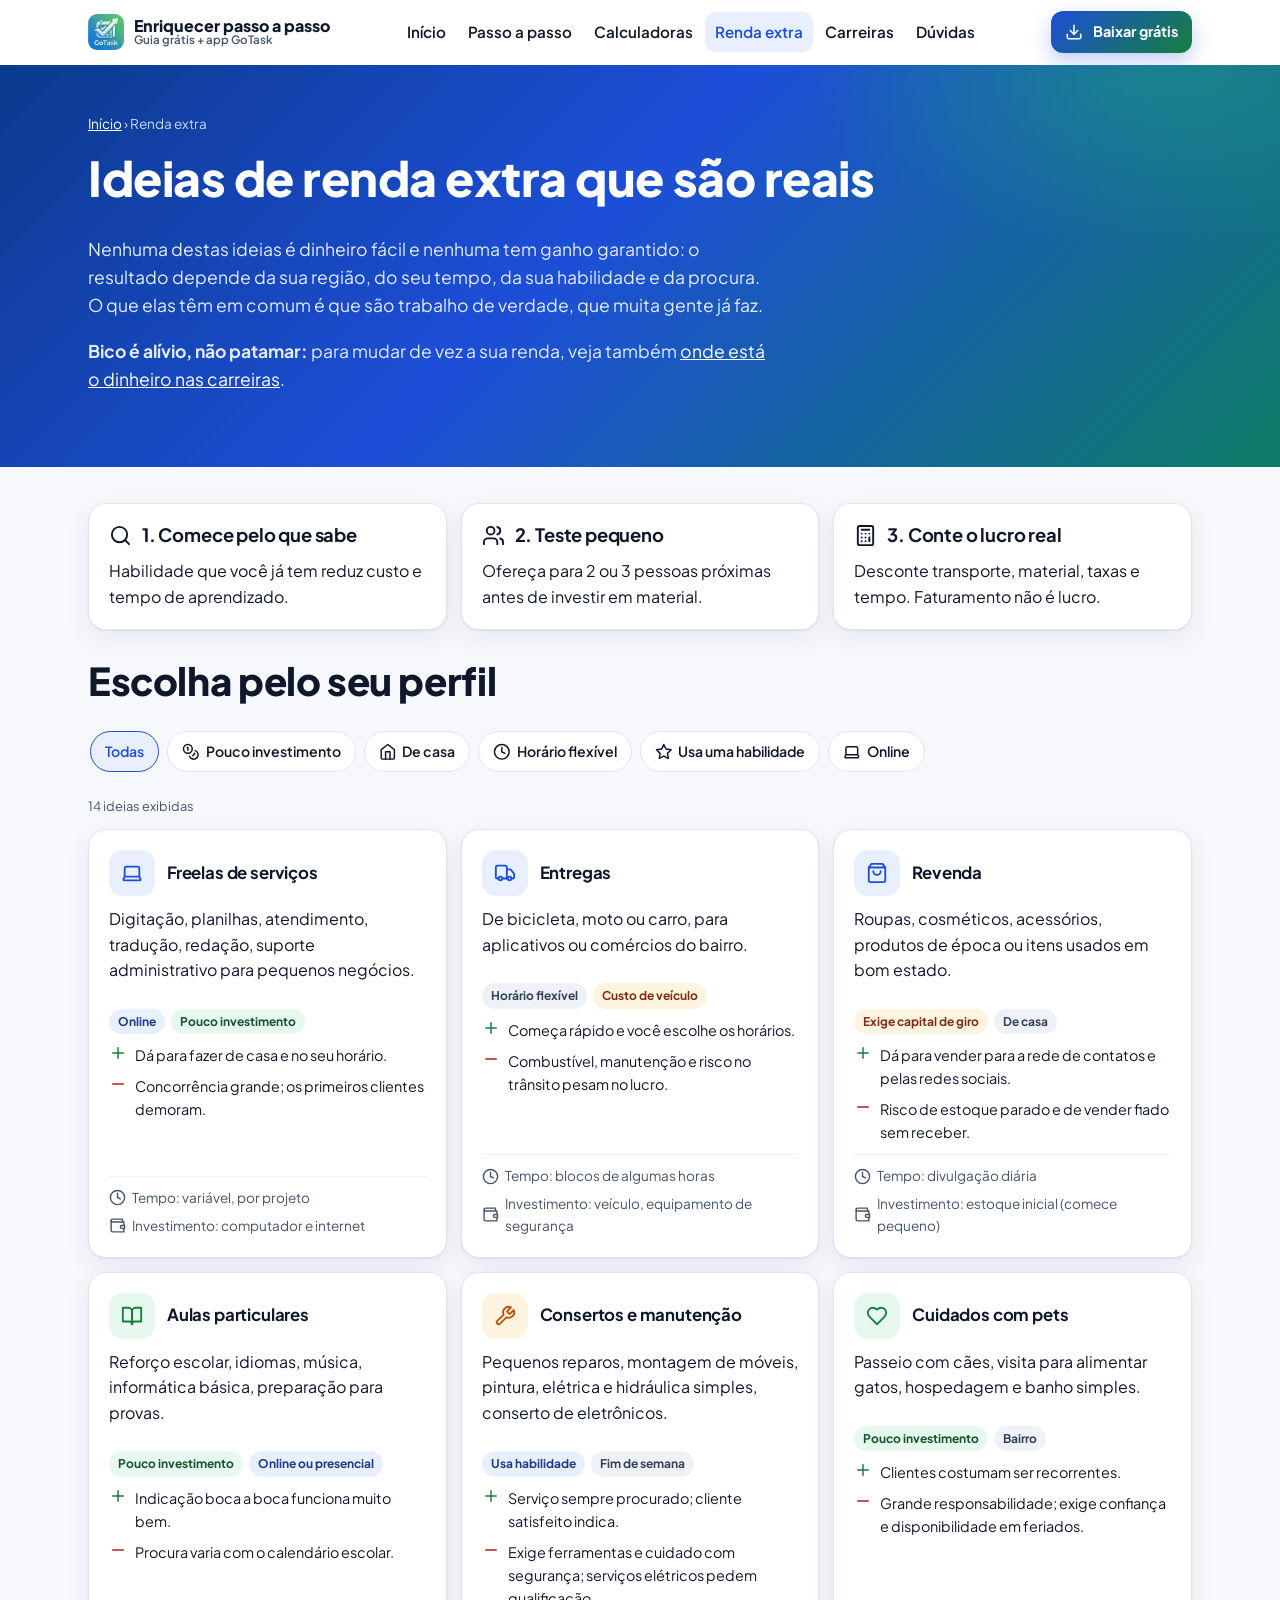
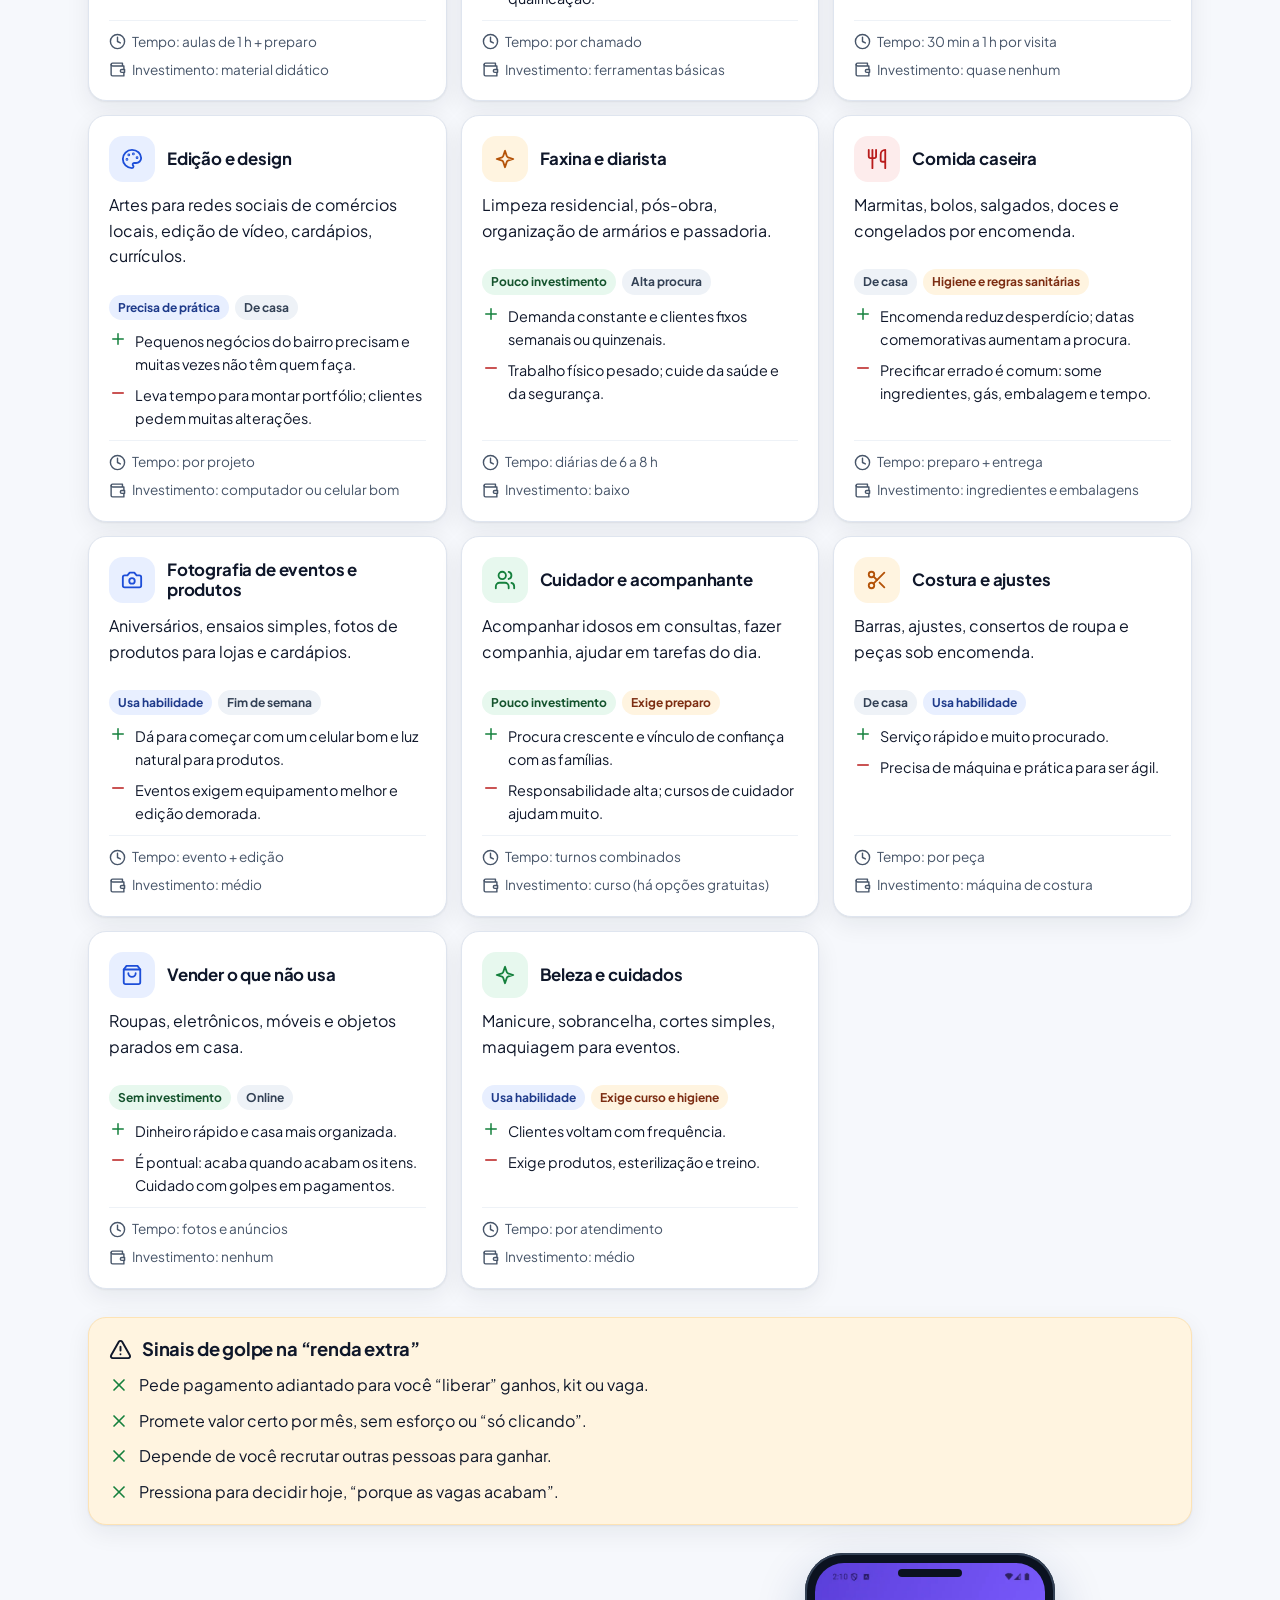
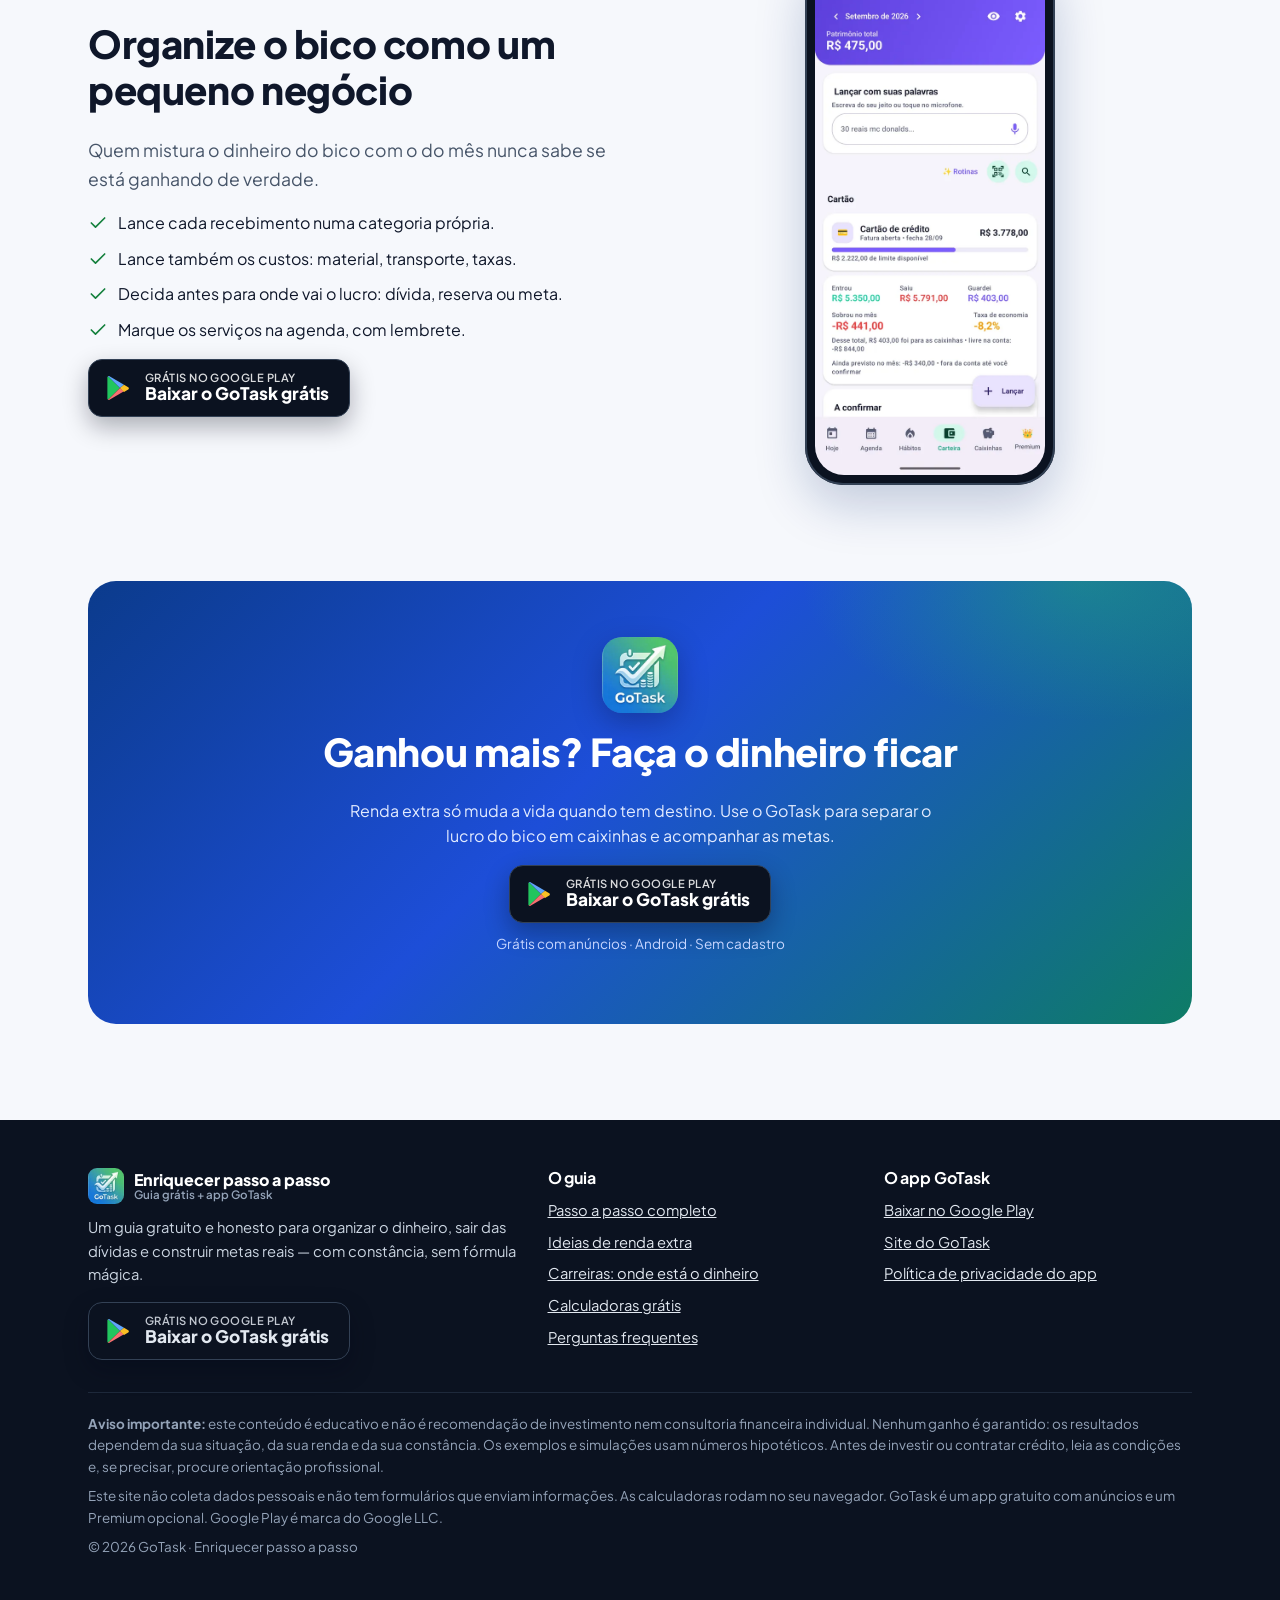
==== bicos.html @ 4793333d "Site inicial: guia Enriquecer de Graça Co-Authored-By: Claude Opus 5.5 <noreply@anthropic.com>" ====
<!doctype html>
<html lang="pt-BR" class="sem-js">
<head>
<meta charset="utf-8">
<meta name="viewport" content="width=device-width, initial-scale=1, viewport-fit=cover">
<!-- GOOGLE_ADS_TAG -->
<meta name="theme-color" content="#0b3b8c">
<meta name="robots" content="index, follow">
<link rel="icon" href="img/favicon-48.png" sizes="48x48" type="image/png">
<link rel="apple-touch-icon" href="img/apple-touch-icon.png">
<link rel="preconnect" href="https://fonts.googleapis.com">
<link rel="preconnect" href="https://fonts.gstatic.com" crossorigin>
<link href="https://fonts.googleapis.com/css2?family=Plus+Jakarta+Sans:wght@400;600;700;800&amp;display=swap" rel="stylesheet">
<link rel="stylesheet" href="css/estilo.css">
<title>Ideias de renda extra realistas: bicos com prós e contras | Guia grátis</title>
<meta name="description" content="Lista honesta de ideias de renda extra: serviços, entregas, revenda, aulas, consertos, pets, design, faxina, comida caseira e mais — com prós, contras e quanto tempo exigem.">
<link rel="canonical" href="https://enriquecerdegraca.com.br/bicos.html">
<meta property="og:type" content="article">
<meta property="og:locale" content="pt_BR">
<meta property="og:site_name" content="Enriquecer passo a passo">
<meta property="og:title" content="Ideias de renda extra realistas, com prós e contras">
<meta property="og:description" content="Sem promessa de dinheiro fácil: bicos reais, o tempo que exigem e como começar.">
<meta property="og:url" content="https://enriquecerdegraca.com.br/bicos.html">
<meta property="og:image" content="https://enriquecerdegraca.com.br/img/og-enriquecer.jpg">
<meta property="og:image:width" content="1200">
<meta property="og:image:height" content="630">
<meta name="twitter:card" content="summary_large_image">
<script type="application/ld+json">
{
  "@context": "https://schema.org",
  "@type": "Article",
  "headline": "Ideias de renda extra realistas, com prós e contras",
  "inLanguage": "pt-BR",
  "image": "https://enriquecerdegraca.com.br/img/og-enriquecer.jpg",
  "datePublished": "2026-10-14",
  "dateModified": "2026-10-14",
  "author": { "@type": "Organization", "name": "LH Apps" },
  "publisher": { "@type": "Organization", "name": "LH Apps", "logo": { "@type": "ImageObject", "url": "https://enriquecerdegraca.com.br/img/apple-touch-icon.png" } },
  "mainEntityOfPage": "https://enriquecerdegraca.com.br/bicos.html"
}
</script>
</head>
<body>
<a class="pular" href="#conteudo">Pular para o conteúdo</a>
<div class="progresso-leitura" aria-hidden="true"></div>
<header class="topo">
  <div class="wrap">
    <a class="marca" href="index.html"><img src="img/gotask-96.webp" width="36" height="36" alt=""><span>Enriquecer passo a passo<small>Guia grátis + app GoTask</small></span></a>
    <nav class="menu" aria-label="Principal"><a href="index.html">Início</a><a href="passo-a-passo.html">Passo a passo</a><a href="index.html#ferramentas">Calculadoras</a><a href="bicos.html" aria-current="page">Renda extra</a><a href="carreiras.html">Carreiras</a><a href="index.html#duvidas">Dúvidas</a></nav>
    <div class="topo-acoes">
      <a class="btn btn-primario btn-peq btn-topo" href="https://play.google.com/store/apps/details?id=com.lhapps.gotask" data-origem="topo" rel="noopener"><i data-i="download"></i>Baixar grátis</a>
      <button class="btn-menu" type="button" aria-expanded="false" aria-controls="gaveta" aria-label="Abrir menu"><i data-i="menu"></i></button>
    </div>
  </div>
</header>
<nav class="gaveta" id="gaveta" aria-label="Menu do celular"><a href="index.html"><i data-i="home"></i>Início</a><a href="passo-a-passo.html"><i data-i="list"></i>Passo a passo</a><a href="index.html#ferramentas"><i data-i="calculator"></i>Calculadoras</a><a href="bicos.html" aria-current="page"><i data-i="coins"></i>Renda extra</a><a href="carreiras.html"><i data-i="cap"></i>Carreiras</a><a href="index.html#duvidas"><i data-i="message"></i>Dúvidas</a><a class="btn btn-primario " href="https://play.google.com/store/apps/details?id=com.lhapps.gotask" data-origem="menu_celular" rel="noopener"><i data-i="download"></i>Baixar o GoTask grátis</a></nav>

<main id="conteudo">
<section class="cab-pagina">
  <div class="wrap">
    <p class="migalha"><a href="index.html">Início</a> › Renda extra</p>
    <h1>Ideias de renda extra que são reais</h1>
    <p class="lead">Nenhuma destas ideias é dinheiro fácil e nenhuma tem ganho garantido: o resultado depende da sua região, do seu tempo, da sua habilidade e da procura. O que elas têm em comum é que são trabalho de verdade, que muita gente já faz.</p>
    <p class="lead"><b>Bico é alívio, não patamar:</b> para mudar de vez a sua renda, veja também <a href="carreiras.html" style="color:#fff">onde está o dinheiro nas carreiras</a>.</p>
  </div>
</section>

<section class="secao" style="padding-top:36px">
  <div class="wrap">
    <div class="grade g3" style="margin-bottom:28px">
      <div class="card revela"><h3><i data-i="search"></i> 1. Comece pelo que sabe</h3><p>Habilidade que você já tem reduz custo e tempo de aprendizado.</p></div>
      <div class="card revela d1"><h3><i data-i="users"></i> 2. Teste pequeno</h3><p>Ofereça para 2 ou 3 pessoas próximas antes de investir em material.</p></div>
      <div class="card revela d2"><h3><i data-i="calculator"></i> 3. Conte o lucro real</h3><p>Desconte transporte, material, taxas e tempo. Faturamento não é lucro.</p></div>
    </div>

    <h2 class="revela">Escolha pelo seu perfil</h2>
    <div class="filtros" data-filtros role="group" aria-label="Filtrar ideias">
      <button class="preset" type="button" data-f="todos" aria-pressed="true">Todas</button>
      <button class="preset" type="button" data-f="pouco" aria-pressed="false"><i data-i="coins"></i>Pouco investimento</button>
      <button class="preset" type="button" data-f="casa" aria-pressed="false"><i data-i="home"></i>De casa</button>
      <button class="preset" type="button" data-f="flex" aria-pressed="false"><i data-i="clock"></i>Horário flexível</button>
      <button class="preset" type="button" data-f="habilidade" aria-pressed="false"><i data-i="star"></i>Usa uma habilidade</button>
      <button class="preset" type="button" data-f="online" aria-pressed="false"><i data-i="laptop"></i>Online</button>
    </div>
    <p class="aviso-mini" role="status"><span data-contagem>14</span> ideias exibidas</p>

    <div class="grade g3">
      <article class="card bico" data-tags="habilidade flex online casa">
        <div class="bico-topo"><span class="ico-box"><i data-i="laptop"></i></span><h3>Freelas de serviços</h3></div>
        <p>Digitação, planilhas, atendimento, tradução, redação, suporte administrativo para pequenos negócios.</p>
        <div class="tags"><span class="tag t-azul">Online</span><span class="tag t-verde">Pouco investimento</span></div>
        <div class="pros-contras"><div class="mais"><i data-i="plus"></i><span>Dá para fazer de casa e no seu horário.</span></div><div class="menos"><i data-i="minus"></i><span>Concorrência grande; os primeiros clientes demoram.</span></div></div>
        <div class="bico-meta"><span><i data-i="clock"></i>Tempo: variável, por projeto</span><span><i data-i="wallet"></i>Investimento: computador e internet</span></div>
      </article>

      <article class="card bico" data-tags="flex">
        <div class="bico-topo"><span class="ico-box"><i data-i="truck"></i></span><h3>Entregas</h3></div>
        <p>De bicicleta, moto ou carro, para aplicativos ou comércios do bairro.</p>
        <div class="tags"><span class="tag">Horário flexível</span><span class="tag t-ambar">Custo de veículo</span></div>
        <div class="pros-contras"><div class="mais"><i data-i="plus"></i><span>Começa rápido e você escolhe os horários.</span></div><div class="menos"><i data-i="minus"></i><span>Combustível, manutenção e risco no trânsito pesam no lucro.</span></div></div>
        <div class="bico-meta"><span><i data-i="clock"></i>Tempo: blocos de algumas horas</span><span><i data-i="wallet"></i>Investimento: veículo, equipamento de segurança</span></div>
      </article>

      <article class="card bico" data-tags="casa">
        <div class="bico-topo"><span class="ico-box"><i data-i="bag"></i></span><h3>Revenda</h3></div>
        <p>Roupas, cosméticos, acessórios, produtos de época ou itens usados em bom estado.</p>
        <div class="tags"><span class="tag t-ambar">Exige capital de giro</span><span class="tag">De casa</span></div>
        <div class="pros-contras"><div class="mais"><i data-i="plus"></i><span>Dá para vender para a rede de contatos e pelas redes sociais.</span></div><div class="menos"><i data-i="minus"></i><span>Risco de estoque parado e de vender fiado sem receber.</span></div></div>
        <div class="bico-meta"><span><i data-i="clock"></i>Tempo: divulgação diária</span><span><i data-i="wallet"></i>Investimento: estoque inicial (comece pequeno)</span></div>
      </article>

      <article class="card bico" data-tags="pouco habilidade flex online casa">
        <div class="bico-topo"><span class="ico-box verde"><i data-i="book"></i></span><h3>Aulas particulares</h3></div>
        <p>Reforço escolar, idiomas, música, informática básica, preparação para provas.</p>
        <div class="tags"><span class="tag t-verde">Pouco investimento</span><span class="tag t-azul">Online ou presencial</span></div>
        <div class="pros-contras"><div class="mais"><i data-i="plus"></i><span>Indicação boca a boca funciona muito bem.</span></div><div class="menos"><i data-i="minus"></i><span>Procura varia com o calendário escolar.</span></div></div>
        <div class="bico-meta"><span><i data-i="clock"></i>Tempo: aulas de 1 h + preparo</span><span><i data-i="wallet"></i>Investimento: material didático</span></div>
      </article>

      <article class="card bico" data-tags="habilidade flex">
        <div class="bico-topo"><span class="ico-box ambar"><i data-i="wrench"></i></span><h3>Consertos e manutenção</h3></div>
        <p>Pequenos reparos, montagem de móveis, pintura, elétrica e hidráulica simples, conserto de eletrônicos.</p>
        <div class="tags"><span class="tag t-azul">Usa habilidade</span><span class="tag">Fim de semana</span></div>
        <div class="pros-contras"><div class="mais"><i data-i="plus"></i><span>Serviço sempre procurado; cliente satisfeito indica.</span></div><div class="menos"><i data-i="minus"></i><span>Exige ferramentas e cuidado com segurança; serviços elétricos pedem qualificação.</span></div></div>
        <div class="bico-meta"><span><i data-i="clock"></i>Tempo: por chamado</span><span><i data-i="wallet"></i>Investimento: ferramentas básicas</span></div>
      </article>

      <article class="card bico" data-tags="pouco flex">
        <div class="bico-topo"><span class="ico-box verde"><i data-i="heart"></i></span><h3>Cuidados com pets</h3></div>
        <p>Passeio com cães, visita para alimentar gatos, hospedagem e banho simples.</p>
        <div class="tags"><span class="tag t-verde">Pouco investimento</span><span class="tag">Bairro</span></div>
        <div class="pros-contras"><div class="mais"><i data-i="plus"></i><span>Clientes costumam ser recorrentes.</span></div><div class="menos"><i data-i="minus"></i><span>Grande responsabilidade; exige confiança e disponibilidade em feriados.</span></div></div>
        <div class="bico-meta"><span><i data-i="clock"></i>Tempo: 30 min a 1 h por visita</span><span><i data-i="wallet"></i>Investimento: quase nenhum</span></div>
      </article>

      <article class="card bico" data-tags="habilidade online casa flex">
        <div class="bico-topo"><span class="ico-box"><i data-i="palette"></i></span><h3>Edição e design</h3></div>
        <p>Artes para redes sociais de comércios locais, edição de vídeo, cardápios, currículos.</p>
        <div class="tags"><span class="tag t-azul">Precisa de prática</span><span class="tag">De casa</span></div>
        <div class="pros-contras"><div class="mais"><i data-i="plus"></i><span>Pequenos negócios do bairro precisam e muitas vezes não têm quem faça.</span></div><div class="menos"><i data-i="minus"></i><span>Leva tempo para montar portfólio; clientes pedem muitas alterações.</span></div></div>
        <div class="bico-meta"><span><i data-i="clock"></i>Tempo: por projeto</span><span><i data-i="wallet"></i>Investimento: computador ou celular bom</span></div>
      </article>

      <article class="card bico" data-tags="pouco flex">
        <div class="bico-topo"><span class="ico-box ambar"><i data-i="sparkles"></i></span><h3>Faxina e diarista</h3></div>
        <p>Limpeza residencial, pós-obra, organização de armários e passadoria.</p>
        <div class="tags"><span class="tag t-verde">Pouco investimento</span><span class="tag">Alta procura</span></div>
        <div class="pros-contras"><div class="mais"><i data-i="plus"></i><span>Demanda constante e clientes fixos semanais ou quinzenais.</span></div><div class="menos"><i data-i="minus"></i><span>Trabalho físico pesado; cuide da saúde e da segurança.</span></div></div>
        <div class="bico-meta"><span><i data-i="clock"></i>Tempo: diárias de 6 a 8 h</span><span><i data-i="wallet"></i>Investimento: baixo</span></div>
      </article>

      <article class="card bico" data-tags="casa habilidade">
        <div class="bico-topo"><span class="ico-box vermelho"><i data-i="utensils"></i></span><h3>Comida caseira</h3></div>
        <p>Marmitas, bolos, salgados, doces e congelados por encomenda.</p>
        <div class="tags"><span class="tag">De casa</span><span class="tag t-ambar">Higiene e regras sanitárias</span></div>
        <div class="pros-contras"><div class="mais"><i data-i="plus"></i><span>Encomenda reduz desperdício; datas comemorativas aumentam a procura.</span></div><div class="menos"><i data-i="minus"></i><span>Precificar errado é comum: some ingredientes, gás, embalagem e tempo.</span></div></div>
        <div class="bico-meta"><span><i data-i="clock"></i>Tempo: preparo + entrega</span><span><i data-i="wallet"></i>Investimento: ingredientes e embalagens</span></div>
      </article>

      <article class="card bico" data-tags="habilidade flex">
        <div class="bico-topo"><span class="ico-box"><i data-i="camera"></i></span><h3>Fotografia de eventos e produtos</h3></div>
        <p>Aniversários, ensaios simples, fotos de produtos para lojas e cardápios.</p>
        <div class="tags"><span class="tag t-azul">Usa habilidade</span><span class="tag">Fim de semana</span></div>
        <div class="pros-contras"><div class="mais"><i data-i="plus"></i><span>Dá para começar com um celular bom e luz natural para produtos.</span></div><div class="menos"><i data-i="minus"></i><span>Eventos exigem equipamento melhor e edição demorada.</span></div></div>
        <div class="bico-meta"><span><i data-i="clock"></i>Tempo: evento + edição</span><span><i data-i="wallet"></i>Investimento: médio</span></div>
      </article>

      <article class="card bico" data-tags="pouco flex">
        <div class="bico-topo"><span class="ico-box verde"><i data-i="users"></i></span><h3>Cuidador e acompanhante</h3></div>
        <p>Acompanhar idosos em consultas, fazer companhia, ajudar em tarefas do dia.</p>
        <div class="tags"><span class="tag t-verde">Pouco investimento</span><span class="tag t-ambar">Exige preparo</span></div>
        <div class="pros-contras"><div class="mais"><i data-i="plus"></i><span>Procura crescente e vínculo de confiança com as famílias.</span></div><div class="menos"><i data-i="minus"></i><span>Responsabilidade alta; cursos de cuidador ajudam muito.</span></div></div>
        <div class="bico-meta"><span><i data-i="clock"></i>Tempo: turnos combinados</span><span><i data-i="wallet"></i>Investimento: curso (há opções gratuitas)</span></div>
      </article>

      <article class="card bico" data-tags="pouco habilidade casa">
        <div class="bico-topo"><span class="ico-box ambar"><i data-i="scissors"></i></span><h3>Costura e ajustes</h3></div>
        <p>Barras, ajustes, consertos de roupa e peças sob encomenda.</p>
        <div class="tags"><span class="tag">De casa</span><span class="tag t-azul">Usa habilidade</span></div>
        <div class="pros-contras"><div class="mais"><i data-i="plus"></i><span>Serviço rápido e muito procurado.</span></div><div class="menos"><i data-i="minus"></i><span>Precisa de máquina e prática para ser ágil.</span></div></div>
        <div class="bico-meta"><span><i data-i="clock"></i>Tempo: por peça</span><span><i data-i="wallet"></i>Investimento: máquina de costura</span></div>
      </article>

      <article class="card bico" data-tags="pouco online casa flex">
        <div class="bico-topo"><span class="ico-box"><i data-i="bag"></i></span><h3>Vender o que não usa</h3></div>
        <p>Roupas, eletrônicos, móveis e objetos parados em casa.</p>
        <div class="tags"><span class="tag t-verde">Sem investimento</span><span class="tag">Online</span></div>
        <div class="pros-contras"><div class="mais"><i data-i="plus"></i><span>Dinheiro rápido e casa mais organizada.</span></div><div class="menos"><i data-i="minus"></i><span>É pontual: acaba quando acabam os itens. Cuidado com golpes em pagamentos.</span></div></div>
        <div class="bico-meta"><span><i data-i="clock"></i>Tempo: fotos e anúncios</span><span><i data-i="wallet"></i>Investimento: nenhum</span></div>
      </article>

      <article class="card bico" data-tags="habilidade flex">
        <div class="bico-topo"><span class="ico-box verde"><i data-i="sparkles"></i></span><h3>Beleza e cuidados</h3></div>
        <p>Manicure, sobrancelha, cortes simples, maquiagem para eventos.</p>
        <div class="tags"><span class="tag t-azul">Usa habilidade</span><span class="tag t-ambar">Exige curso e higiene</span></div>
        <div class="pros-contras"><div class="mais"><i data-i="plus"></i><span>Clientes voltam com frequência.</span></div><div class="menos"><i data-i="minus"></i><span>Exige produtos, esterilização e treino.</span></div></div>
        <div class="bico-meta"><span><i data-i="clock"></i>Tempo: por atendimento</span><span><i data-i="wallet"></i>Investimento: médio</span></div>
      </article>
    </div>
    <p class="vazio" hidden>Nenhuma ideia com esse filtro. Tente outro.</p>

    <div class="card mt revela" style="border-color:#fde3b5;background:var(--ambar-claro)">
      <h3><i data-i="alert"></i> Sinais de golpe na “renda extra”</h3>
      <ul class="lista-check" style="margin:0">
        <li><i data-i="x"></i><span>Pede pagamento adiantado para você “liberar” ganhos, kit ou vaga.</span></li>
        <li><i data-i="x"></i><span>Promete valor certo por mês, sem esforço ou “só clicando”.</span></li>
        <li><i data-i="x"></i><span>Depende de você recrutar outras pessoas para ganhar.</span></li>
        <li><i data-i="x"></i><span>Pressiona para decidir hoje, “porque as vagas acabam”.</span></li>
      </ul>
    </div>

    <div class="duas mt">
      <div class="revela">
        <h2>Organize o bico como um pequeno negócio</h2>
        <p class="lead">Quem mistura o dinheiro do bico com o do mês nunca sabe se está ganhando de verdade.</p>
        <ul class="lista-check">
          <li><i data-i="check"></i><span>Lance cada recebimento numa categoria própria.</span></li>
          <li><i data-i="check"></i><span>Lance também os custos: material, transporte, taxas.</span></li>
          <li><i data-i="check"></i><span>Decida antes para onde vai o lucro: dívida, reserva ou meta.</span></li>
          <li><i data-i="check"></i><span>Marque os serviços na agenda, com lembrete.</span></li>
        </ul>
        <a class="btn-play" href="https://play.google.com/store/apps/details?id=com.lhapps.gotask" data-origem="bicos" rel="noopener"><svg viewBox="0 0 24 24" aria-hidden="true" focusable="false"><path fill="#22c55e" d="M4 2.6 13.6 12 4 21.4c-.3-.2-.5-.6-.5-1V3.6c0-.4.2-.8.5-1z"/><path fill="#60a5fa" d="M4 2.6c.3-.2.8-.2 1.2 0l11.6 6.8-3.2 2.6z"/><path fill="#f87171" d="m13.6 12 3.2 2.6-11.6 6.8c-.4.2-.9.2-1.2 0z"/><path fill="#fbbf24" d="m16.8 9.4 3.4 2c.7.4.7 1.4 0 1.8l-3.4 2L13.6 12z"/></svg><span><small>Grátis no Google Play</small><strong>Baixar o GoTask grátis</strong></span></a>
      </div>
      <div class="revela d1"><div class="celular" style="width:250px;margin:0 auto"><img src="img/app-carteira.webp" width="540" height="1200" loading="lazy" decoding="async" alt="Tela Carteira do GoTask com entradas, saídas e cartão de crédito"></div></div>
    </div>
  </div>
</section>

<section class="secao" style="padding-top:0">
  <div class="wrap">
    <div class="cta-final revela">
      <img class="icone-app" src="img/gotask-192.webp" width="76" height="76" alt="Ícone do app GoTask" loading="lazy">
      <h2>Ganhou mais? Faça o dinheiro ficar</h2>
      <p>Renda extra só muda a vida quando tem destino. Use o GoTask para separar o lucro do bico em caixinhas e acompanhar as metas.</p>
      <div class="cta-linha"><a class="btn-play" href="https://play.google.com/store/apps/details?id=com.lhapps.gotask" data-origem="bicos_final" rel="noopener"><svg viewBox="0 0 24 24" aria-hidden="true" focusable="false"><path fill="#22c55e" d="M4 2.6 13.6 12 4 21.4c-.3-.2-.5-.6-.5-1V3.6c0-.4.2-.8.5-1z"/><path fill="#60a5fa" d="M4 2.6c.3-.2.8-.2 1.2 0l11.6 6.8-3.2 2.6z"/><path fill="#f87171" d="m13.6 12 3.2 2.6-11.6 6.8c-.4.2-.9.2-1.2 0z"/><path fill="#fbbf24" d="m16.8 9.4 3.4 2c.7.4.7 1.4 0 1.8l-3.4 2L13.6 12z"/></svg><span><small>Grátis no Google Play</small><strong>Baixar o GoTask grátis</strong></span></a></div>
      <p class="cta-nota" style="color:#c7d6ff">Grátis com anúncios · Android · Sem cadastro</p>
    </div>
  </div>
</section>
</main>
<div class="cta-fixo" aria-hidden="false">
  <img src="img/gotask-96.webp" width="40" height="40" alt="">
  <div class="txt"><b>GoTask: Controle Financeiro</b><span>Grátis para Android</span></div>
  <a class="btn btn-primario " href="https://play.google.com/store/apps/details?id=com.lhapps.gotask" data-origem="barra_fixa" rel="noopener"><i data-i="download"></i>Baixar</a>
</div>
<footer class="rodape">
  <div class="wrap">
    <div class="rodape-grade">
      <div>
        <a class="marca" href="index.html"><img src="img/gotask-96.webp" width="36" height="36" alt=""><span>Enriquecer passo a passo<small>Guia grátis + app GoTask</small></span></a>
        <p>Um guia gratuito e honesto para organizar o dinheiro, sair das dívidas e construir metas reais — com constância, sem fórmula mágica.</p>
        <a class="btn-play" href="https://play.google.com/store/apps/details?id=com.lhapps.gotask" data-origem="rodape" rel="noopener"><svg viewBox="0 0 24 24" aria-hidden="true" focusable="false"><path fill="#22c55e" d="M4 2.6 13.6 12 4 21.4c-.3-.2-.5-.6-.5-1V3.6c0-.4.2-.8.5-1z"/><path fill="#60a5fa" d="M4 2.6c.3-.2.8-.2 1.2 0l11.6 6.8-3.2 2.6z"/><path fill="#f87171" d="m13.6 12 3.2 2.6-11.6 6.8c-.4.2-.9.2-1.2 0z"/><path fill="#fbbf24" d="m16.8 9.4 3.4 2c.7.4.7 1.4 0 1.8l-3.4 2L13.6 12z"/></svg><span><small>Grátis no Google Play</small><strong>Baixar o GoTask grátis</strong></span></a>
      </div>
      <div>
        <h4>O guia</h4>
        <ul>
          <li><a href="passo-a-passo.html">Passo a passo completo</a></li>
          <li><a href="bicos.html">Ideias de renda extra</a></li>
          <li><a href="carreiras.html">Carreiras: onde está o dinheiro</a></li>
          <li><a href="index.html#ferramentas">Calculadoras grátis</a></li>
          <li><a href="index.html#duvidas">Perguntas frequentes</a></li>
        </ul>
      </div>
      <div>
        <h4>O app GoTask</h4>
        <ul>
          <li><a href="https://play.google.com/store/apps/details?id=com.lhapps.gotask" data-origem="rodape_link" rel="noopener">Baixar no Google Play</a></li>
          <li><a href="https://leonardo179.github.io/gotask/">Site do GoTask</a></li>
          <li><a href="https://leonardo179.github.io/gotask/privacidade.html">Política de privacidade do app</a></li>
        </ul>
      </div>
    </div>
    <div class="aviso-legal">
      <p><strong>Aviso importante:</strong> este conteúdo é educativo e não é recomendação de investimento nem consultoria financeira individual. Nenhum ganho é garantido: os resultados dependem da sua situação, da sua renda e da sua constância. Os exemplos e simulações usam números hipotéticos. Antes de investir ou contratar crédito, leia as condições e, se precisar, procure orientação profissional.</p>
      <p>Este site não coleta dados pessoais e não tem formulários que enviam informações. As calculadoras rodam no seu navegador. GoTask é um app gratuito com anúncios e um Premium opcional. Google Play é marca do Google LLC.</p>
      <p>© <span data-ano>2026</span> GoTask · Enriquecer passo a passo</p>
    </div>
  </div>
</footer>
<script src="js/site.js"></script>
</body>
</html>
---- css/estilo.css ----
/* Enriquecer passo a passo — estilo base (mobile-first) */
:root {
  --azul: #1d4ed8;
  --azul-esc: #0b2a6f;
  --azul-claro: #e8efff;
  --verde: #15803d;
  --verde-vivo: #22c55e;
  --verde-claro: #e7f8ee;
  --ambar: #b45309;
  --ambar-claro: #fff4e0;
  --vermelho: #b91c1c;
  --vermelho-claro: #fdecec;
  --texto: #0f172a;
  --texto-2: #475569;
  --borda: #dfe5ef;
  --fundo: #f6f8fc;
  --card: #ffffff;
  --grad: linear-gradient(135deg, #0b3b8c 0%, #1d4ed8 45%, #0e7c66 100%);
  --grad-btn: linear-gradient(135deg, #1d4ed8 0%, #15803d 100%);
  --raio: 18px;
  --sombra: 0 1px 2px rgba(15, 23, 42, .06), 0 8px 24px rgba(15, 23, 42, .07);
  --sombra-forte: 0 20px 50px rgba(11, 42, 111, .22);
  --fonte: "Plus Jakarta Sans", system-ui, -apple-system, "Segoe UI", Roboto, sans-serif;
  color-scheme: light;
}

*, *::before, *::after { box-sizing: border-box; }
html { scroll-behavior: smooth; -webkit-text-size-adjust: 100%; }
@media (prefers-reduced-motion: reduce) { html { scroll-behavior: auto; } }
body {
  margin: 0; font-family: var(--fonte); font-size: 1rem; line-height: 1.6;
  color: var(--texto); background: var(--fundo); overflow-x: hidden;
}
img { max-width: 100%; height: auto; display: block; }
a { color: var(--azul); }
a:hover { color: var(--azul-esc); }
h1, h2, h3, h4 { line-height: 1.2; margin: 0 0 .6em; letter-spacing: -.01em; }
h1 { font-size: clamp(2rem, 7.4vw, 3.4rem); font-weight: 800; }
h2 { font-size: clamp(1.6rem, 5.4vw, 2.4rem); font-weight: 800; }
h3 { font-size: 1.15rem; font-weight: 700; }
p { margin: 0 0 1em; }
:focus-visible { outline: 3px solid #f59e0b; outline-offset: 3px; border-radius: 6px; }
.sr-only { position: absolute; width: 1px; height: 1px; padding: 0; margin: -1px; overflow: hidden; clip: rect(0 0 0 0); white-space: nowrap; border: 0; }
.pular { position: absolute; left: 8px; top: -60px; background: #fff; padding: 10px 14px; border-radius: 8px; z-index: 200; }
.pular:focus { top: 8px; }

/* ícones */
.i { width: 1.25em; height: 1.25em; flex: none; display: inline-block; vertical-align: -.22em; stroke: currentColor; fill: none; stroke-width: 2; stroke-linecap: round; stroke-linejoin: round; }
i[data-i] { display: inline-block; width: 1.25em; height: 1.25em; vertical-align: -.22em; }

.wrap { width: 100%; max-width: 1160px; margin: 0 auto; padding: 0 16px; }
@media (min-width: 720px) { .wrap { padding: 0 28px; } }
.secao { padding: 64px 0; }
@media (min-width: 960px) { .secao { padding: 96px 0; } }
.secao.alt { background: #fff; }
.eyebrow { display: inline-flex; align-items: center; gap: 8px; font-size: .8rem; font-weight: 700; letter-spacing: .08em; text-transform: uppercase; color: var(--verde); margin-bottom: 12px; }
.lead { font-size: 1.1rem; color: var(--texto-2); max-width: 680px; }
.centro { text-align: center; }
.centro .lead { margin-left: auto; margin-right: auto; }
.mt { margin-top: 28px; }

/* barra de progresso de leitura */
.progresso-leitura { position: fixed; top: 0; left: 0; height: 4px; width: 100%; transform-origin: 0 50%; transform: scaleX(0); background: linear-gradient(90deg, #22c55e, #60a5fa); z-index: 120; }

/* cabeçalho */
.topo { position: sticky; top: 0; z-index: 100; background: rgba(255, 255, 255, .92); backdrop-filter: saturate(160%) blur(10px); -webkit-backdrop-filter: saturate(160%) blur(10px); border-bottom: 1px solid transparent; transition: border-color .2s, box-shadow .2s; }
.topo.rolou { border-color: var(--borda); box-shadow: 0 4px 16px rgba(15, 23, 42, .06); }
.topo .wrap { display: flex; align-items: center; justify-content: space-between; height: 64px; gap: 12px; }
.marca { display: flex; align-items: center; gap: 10px; text-decoration: none; color: var(--texto); font-weight: 800; font-size: 1rem; line-height: 1.1; min-width: 0; }
.marca img { width: 36px; height: 36px; border-radius: 9px; }
.marca small { display: block; font-weight: 600; font-size: .72rem; color: var(--texto-2); }
.menu { display: none; }
.menu a { text-decoration: none; color: var(--texto); font-weight: 600; font-size: .95rem; padding: 8px 10px; border-radius: 10px; }
.menu a:hover, .menu a[aria-current="page"] { background: var(--azul-claro); color: var(--azul); }
.topo-acoes { display: flex; align-items: center; gap: 8px; }
.btn-menu { background: none; border: 1px solid var(--borda); border-radius: 12px; width: 44px; height: 44px; display: grid; place-items: center; color: var(--texto); cursor: pointer; }
.topo .btn-topo { white-space: nowrap; padding: 8px 12px; }
@media (max-width: 479px) { .marca small { display: none; } .marca { font-size: .82rem; line-height: 1.15; gap: 8px; } .topo .btn-topo { padding: 8px 10px; font-size: .85rem; gap: 6px; } }
@media (max-width: 359px) { .topo .btn-topo { display: none; } }
@media (min-width: 1100px) {
  .menu { display: flex; gap: 2px; }
  .btn-menu { display: none; }
  .topo .btn-topo { padding: 9px 14px; }
}
.gaveta { position: fixed; inset: 64px 0 auto 0; background: #fff; border-bottom: 1px solid var(--borda); box-shadow: 0 20px 40px rgba(15, 23, 42, .12); padding: 8px 16px 20px; transform: translateY(-8px); opacity: 0; visibility: hidden; transition: .2s; z-index: 99; }
.gaveta.aberta { transform: none; opacity: 1; visibility: visible; }
.gaveta a { display: flex; align-items: center; gap: 12px; padding: 14px 8px; text-decoration: none; color: var(--texto); font-weight: 600; border-bottom: 1px solid #eef2f7; }
.gaveta a .i { color: var(--azul); }
.gaveta .btn { margin-top: 16px; width: 100%; justify-content: center; }

/* botões */
.btn { display: inline-flex; align-items: center; gap: 10px; border: 0; cursor: pointer; text-decoration: none; font-family: inherit; font-weight: 700; font-size: 1rem; border-radius: 14px; padding: 14px 20px; min-height: 48px; transition: transform .15s, box-shadow .15s, background .15s; }
.btn:active { transform: scale(.98); }
.btn-primario { background: var(--grad-btn); color: #fff; box-shadow: 0 8px 20px rgba(29, 78, 216, .28); }
.btn-primario:hover { color: #fff; box-shadow: 0 12px 28px rgba(29, 78, 216, .36); transform: translateY(-1px); }
.btn-sec { background: #fff; color: var(--azul-esc); border: 1.5px solid var(--borda); }
.btn-sec:hover { border-color: var(--azul); color: var(--azul); }
.btn-claro { background: rgba(255, 255, 255, .14); color: #fff; border: 1.5px solid rgba(255, 255, 255, .45); }
.btn-claro:hover { background: rgba(255, 255, 255, .24); color: #fff; }
.btn-peq { padding: 9px 14px; min-height: 40px; font-size: .9rem; border-radius: 12px; }

/* botão estilo loja */
.btn-play { display: inline-flex; align-items: center; gap: 12px; background: #0b1220; color: #fff; text-decoration: none; border-radius: 14px; padding: 10px 20px 10px 14px; min-height: 58px; border: 1px solid #334155; box-shadow: 0 10px 24px rgba(2, 6, 23, .3); transition: transform .15s, box-shadow .15s; }
.btn-play:hover { color: #fff; transform: translateY(-2px); box-shadow: 0 14px 30px rgba(2, 6, 23, .38); }
.btn-play svg { width: 30px; height: 30px; flex: none; }
.btn-play span { display: flex; flex-direction: column; line-height: 1.15; text-align: left; }
.btn-play small { font-size: .7rem; letter-spacing: .04em; text-transform: uppercase; opacity: .85; font-weight: 600; }
.btn-play strong { font-size: 1.08rem; font-weight: 800; }
.cta-linha { display: flex; flex-wrap: wrap; gap: 12px; align-items: center; }
.cta-nota { font-size: .85rem; color: var(--texto-2); margin-top: 10px; }

/* hero */
.hero { position: relative; background: var(--grad); color: #fff; overflow: hidden; padding: 40px 0 0; }
.hero::before { content: ""; position: absolute; inset: 0; background: radial-gradient(600px 300px at 85% 10%, rgba(34, 197, 94, .35), transparent 70%), radial-gradient(500px 300px at 0% 100%, rgba(96, 165, 250, .3), transparent 70%); pointer-events: none; }
.hero .wrap { position: relative; display: grid; gap: 36px; }
.hero h1 { color: #fff; }
.hero h1 em { font-style: normal; background: linear-gradient(90deg, #86efac, #bfdbfe); -webkit-background-clip: text; background-clip: text; color: transparent; }
.hero .lead { color: #e2ebff; font-size: 1.12rem; }
.hero .eyebrow { color: #bbf7d0; background: rgba(255, 255, 255, .12); padding: 6px 12px; border-radius: 999px; text-transform: none; letter-spacing: 0; font-size: .85rem; }
.selos { display: flex; flex-wrap: wrap; gap: 8px 16px; margin: 22px 0 0; padding: 0; list-style: none; font-size: .9rem; color: #e2ebff; }
.selos li { display: flex; align-items: center; gap: 6px; }
.selos .i { color: #86efac; }
.hero-visual { position: relative; display: flex; justify-content: center; padding-bottom: 0; min-height: 420px; }
.hero-visual .celular { width: 240px; margin-bottom: -60px; }
@media (min-width: 960px) {
  .hero { padding: 72px 0 0; }
  .hero .wrap { grid-template-columns: 1.15fr .85fr; align-items: center; }
  .hero-texto { padding-bottom: 96px; }
  .hero-visual .celular { width: 290px; margin-bottom: -40px; }
}
.balao { position: absolute; background: #fff; color: var(--texto); border-radius: 16px; padding: 10px 14px; box-shadow: var(--sombra-forte); font-size: .85rem; font-weight: 600; display: flex; align-items: center; gap: 8px; max-width: 220px; z-index: 2; }
.balao .i { color: var(--azul); }
.balao.b1 { top: 30px; left: 0; }
.balao.b2 { top: 170px; right: 0; }
.balao.b2 .i { color: var(--verde); }
.balao.b3 { bottom: 90px; left: 4px; }
.balao.b3 .i { color: #ea580c; }
@media (min-width: 520px) { .balao.b1 { left: 8%; } .balao.b2 { right: 6%; } .balao.b3 { left: 10%; } }
@media (min-width: 960px) { .balao.b1 { left: -30px; } .balao.b2 { right: -20px; } .balao.b3 { left: -10px; } }
.flutua { animation: flutua 6s ease-in-out infinite; }
.flutua.d2 { animation-delay: -2s; }
.flutua.d3 { animation-delay: -4s; }
@keyframes flutua { 0%, 100% { transform: translateY(0); } 50% { transform: translateY(-8px); } }

/* mockup de celular */
.celular { position: relative; border-radius: 38px; background: #0b1220; padding: 10px; box-shadow: var(--sombra-forte), inset 0 0 0 2px #334155; }
.celular::before { content: ""; position: absolute; top: 16px; left: 50%; width: 64px; height: 8px; margin-left: -32px; background: #0b1220; border-radius: 8px; z-index: 2; }
.celular img { border-radius: 29px; width: 100%; aspect-ratio: 540 / 1200; object-fit: cover; background: #ece9fb; }

/* contadores */
.numeros { display: grid; grid-template-columns: repeat(2, 1fr); gap: 12px; margin-top: 32px; }
@media (min-width: 760px) { .numeros { grid-template-columns: repeat(4, 1fr); } }
.numero { background: var(--card); border: 1px solid var(--borda); border-radius: var(--raio); padding: 18px; text-align: center; }
.numero b { display: block; font-size: 2rem; font-weight: 800; color: var(--azul); line-height: 1.1; }
.numero span { font-size: .88rem; color: var(--texto-2); }

/* blocos de duas colunas */
.duas { display: grid; gap: 28px; align-items: center; }
@media (min-width: 900px) { .duas { grid-template-columns: 1fr 1fr; gap: 56px; } .duas.inv > :first-child { order: 2; } }

/* cards */
.grade { display: grid; gap: 14px; }
@media (min-width: 640px) { .grade.g2 { grid-template-columns: repeat(2, 1fr); } .grade.g3 { grid-template-columns: repeat(2, 1fr); } }
@media (min-width: 980px) { .grade.g3 { grid-template-columns: repeat(3, 1fr); } .grade.g4 { grid-template-columns: repeat(4, 1fr); } }
@media (min-width: 640px) and (max-width: 979px) { .grade.g4 { grid-template-columns: repeat(2, 1fr); } }
.card { background: var(--card); border: 1px solid var(--borda); border-radius: var(--raio); padding: 20px; box-shadow: var(--sombra); }
.card h3 { display: flex; align-items: center; gap: 10px; }
.card p:last-child { margin-bottom: 0; }
.ico-box { width: 46px; height: 46px; border-radius: 14px; display: grid; place-items: center; background: var(--azul-claro); color: var(--azul); flex: none; font-size: 1.1rem; }
.ico-box.verde { background: var(--verde-claro); color: var(--verde); }
.ico-box.ambar { background: var(--ambar-claro); color: var(--ambar); }
.ico-box.vermelho { background: var(--vermelho-claro); color: var(--vermelho); }

.segredo { position: relative; overflow: hidden; }
.segredo .ico-box { margin-bottom: 14px; }
.conta-exemplo { background: var(--azul-esc); color: #fff; border-radius: var(--raio); padding: 22px; margin-top: 18px; }
.conta-exemplo p { color: #dbe6ff; margin: 0; }
.conta-exemplo strong { color: #86efac; }

/* problemas (cartões que abrem) */
.dor-card { padding: 0; overflow: hidden; transition: transform .2s, border-color .2s; }
.dor-card:hover { transform: translateY(-2px); border-color: #b9c8ee; }
.dor-card.aberto { border-color: var(--azul); }
.dor { width: 100%; background: none; border: 0; font: inherit; color: inherit; cursor: pointer; display: flex; align-items: center; gap: 12px; padding: 18px; text-align: left; min-height: 64px; }
.dor h3 { margin: 0; font-size: 1.02rem; flex: 1; }
.dor .seta { transition: transform .25s; color: var(--texto-2); }
.dor[aria-expanded="true"] .seta { transform: rotate(180deg); }
.dor-corpo { display: grid; grid-template-rows: 0fr; transition: grid-template-rows .3s ease; }
.dor[aria-expanded="true"] + .dor-corpo { grid-template-rows: 1fr; }
.dor-corpo > div { overflow: hidden; padding: 0 18px; }
.dor[aria-expanded="true"] + .dor-corpo > div { padding-bottom: 18px; }
.dor-corpo p { font-size: .95rem; color: var(--texto-2); margin: 0 0 10px; }
.dor-corpo .solucao { color: var(--texto); }
.no-app { display: flex; gap: 10px; align-items: flex-start; background: var(--verde-claro); color: #14532d; border-radius: 12px; padding: 10px 12px; font-size: .9rem; }
.no-app .i { color: var(--verde); margin-top: 2px; }
.no-app b { color: #14532d; }

/* trilha */
.trilha { display: grid; gap: 18px; margin-top: 32px; }
@media (min-width: 960px) { .trilha { grid-template-columns: 300px 1fr; gap: 28px; align-items: start; } }
.trilha-progresso { display: flex; align-items: center; gap: 12px; font-size: .9rem; color: var(--texto-2); margin-top: 18px; }
.trilha-progresso .barra { flex: 1; height: 10px; background: #e3e9f4; border-radius: 99px; overflow: hidden; max-width: 360px; }
.trilha-progresso .barra i { display: block; height: 100%; width: 0; background: var(--grad-btn); border-radius: 99px; transition: width .4s; }
.passos-lista { display: flex; gap: 8px; overflow-x: auto; padding: 4px 2px 10px; scroll-snap-type: x mandatory; list-style: none; margin: 0; scrollbar-width: thin; }
@media (min-width: 960px) { .passos-lista { flex-direction: column; overflow: visible; padding: 0; position: sticky; top: 84px; } }
.passos-lista li { flex: none; scroll-snap-align: start; }
.passo-btn { display: flex; align-items: center; gap: 10px; background: #fff; border: 1.5px solid var(--borda); border-radius: 14px; padding: 8px 14px 8px 8px; font: inherit; font-weight: 600; font-size: .92rem; color: var(--texto); cursor: pointer; white-space: nowrap; width: 100%; text-align: left; transition: border-color .15s, background .15s; }
.passo-btn:hover { border-color: #9fb4e6; }
.passo-btn .n { width: 32px; height: 32px; border-radius: 10px; background: var(--azul-claro); color: var(--azul); display: grid; place-items: center; font-weight: 800; flex: none; font-size: .9rem; }
.passo-btn[aria-selected="true"] { border-color: var(--azul); background: var(--azul-claro); }
.passo-btn[aria-selected="true"] .n { background: var(--azul); color: #fff; }
.passo-btn.feito .n { background: var(--verde); color: #fff; }
@media (min-width: 960px) { .passo-btn { white-space: normal; } }
.passo-painel { background: #fff; border: 1px solid var(--borda); border-radius: 22px; padding: 22px; box-shadow: var(--sombra); }
@media (min-width: 720px) { .passo-painel { padding: 32px; } }
.passo-painel[hidden] { display: none; }
.passo-painel.entra { animation: entra .35s ease; }
@keyframes entra { from { opacity: 0; transform: translateY(8px); } to { opacity: 1; transform: none; } }
.passo-cab { display: flex; gap: 14px; align-items: center; margin-bottom: 12px; }
.passo-cab .big-n { font-size: 2.6rem; font-weight: 800; line-height: 1; background: var(--grad-btn); -webkit-background-clip: text; background-clip: text; color: transparent; }
.passo-cab h3 { margin: 0; font-size: 1.3rem; }
.passo-cab small { color: var(--texto-2); font-weight: 600; }
.lista-check { list-style: none; padding: 0; margin: 0 0 16px; display: grid; gap: 10px; }
.lista-check li { display: flex; gap: 10px; align-items: flex-start; }
.lista-check li .i { color: var(--verde); margin-top: 3px; }
.passo-rodape { display: flex; flex-wrap: wrap; gap: 10px; justify-content: space-between; align-items: center; margin-top: 18px; padding-top: 16px; border-top: 1px solid #eef2f7; }
.marcar { display: inline-flex; align-items: center; gap: 8px; font-weight: 600; cursor: pointer; user-select: none; }
.marcar input { width: 20px; height: 20px; accent-color: var(--verde); }
.navs { display: flex; gap: 8px; }
.dica { display: flex; gap: 10px; background: var(--ambar-claro); color: #7c2d12; border-radius: 12px; padding: 12px 14px; font-size: .92rem; margin: 0 0 16px; }
.dica .i { color: var(--ambar); margin-top: 2px; }

/* mini tabelas/regra */
.regra { display: grid; grid-template-columns: repeat(3, 1fr); gap: 8px; margin: 6px 0 16px; }
.regra div { border-radius: 12px; padding: 10px; text-align: center; font-size: .82rem; font-weight: 600; color: #fff; }
.regra b { display: block; font-size: 1.3rem; }
.regra .r1 { background: var(--azul); }
.regra .r2 { background: #0e7490; }
.regra .r3 { background: var(--verde); }

/* abas */
.abas { display: flex; gap: 6px; overflow-x: auto; padding: 4px; background: #e9eef8; border-radius: 16px; margin: 0 0 20px; scrollbar-width: none; }
.abas::-webkit-scrollbar { display: none; }
.aba { flex: 1 0 auto; display: inline-flex; align-items: center; justify-content: center; gap: 8px; background: none; border: 0; border-radius: 12px; padding: 10px 14px; font: inherit; font-weight: 700; font-size: .92rem; color: var(--texto-2); cursor: pointer; white-space: nowrap; min-height: 44px; }
.aba[aria-selected="true"] { background: #fff; color: var(--azul); box-shadow: 0 2px 8px rgba(15, 23, 42, .1); }
.aba-painel[hidden] { display: none; }
.aba-painel.entra { animation: entra .35s ease; }

/* app showcase */
.vitrine { display: grid; gap: 28px; align-items: center; }
@media (min-width: 900px) { .vitrine { grid-template-columns: 320px 1fr; gap: 56px; } }
.vitrine .celular { width: 250px; margin: 0 auto; }
@media (min-width: 900px) { .vitrine .celular { width: 300px; } }
.recursos { list-style: none; padding: 0; margin: 0 0 20px; display: grid; gap: 12px; }
.recursos li { display: flex; gap: 12px; align-items: flex-start; }
.recursos li .ico-box { width: 38px; height: 38px; border-radius: 11px; font-size: .95rem; }
.recursos li b { display: block; }
.recursos li span { color: var(--texto-2); font-size: .94rem; }
.chips { display: flex; flex-wrap: wrap; gap: 8px; margin: 0; padding: 0; list-style: none; }
.chip { display: inline-flex; align-items: center; gap: 6px; background: #fff; border: 1px solid var(--borda); border-radius: 999px; padding: 6px 12px; font-size: .85rem; font-weight: 600; color: var(--texto); }
.chip .i { color: var(--azul); }

/* ferramentas */
.ferramenta { background: #fff; border: 1px solid var(--borda); border-radius: 22px; padding: 20px; box-shadow: var(--sombra); }
@media (min-width: 720px) { .ferramenta { padding: 32px; } }
.ferr-grade { display: grid; gap: 22px; }
@media (min-width: 900px) { .ferr-grade { grid-template-columns: 1.1fr .9fr; gap: 32px; align-items: start; } }
.campo { display: grid; gap: 6px; margin-bottom: 14px; }
.campo label, .rotulo { font-weight: 700; font-size: .92rem; }
.campo .ajuda { font-size: .82rem; color: var(--texto-2); }
.entrada { position: relative; display: flex; align-items: center; }
.entrada .pref { position: absolute; left: 14px; color: var(--texto-2); font-weight: 600; pointer-events: none; }
.entrada .suf { position: absolute; right: 14px; color: var(--texto-2); font-weight: 600; pointer-events: none; font-size: .9rem; }
input[type="text"], input[type="number"], select { width: 100%; font: inherit; font-size: 1rem; padding: 12px 14px; min-height: 48px; border: 1.5px solid #cbd5e1; border-radius: 12px; background: #fff; color: var(--texto); }
.entrada.com-pref input { padding-left: 44px; }
.entrada.com-suf input { padding-right: 70px; }
input:focus, select:focus { outline: none; border-color: var(--azul); box-shadow: 0 0 0 4px rgba(29, 78, 216, .15); }
input[type="range"] { width: 100%; accent-color: var(--azul); height: 32px; }
.linha-gasto { display: grid; grid-template-columns: 1fr; gap: 10px; background: var(--fundo); border: 1px solid var(--borda); border-radius: 16px; padding: 14px; margin-bottom: 10px; position: relative; }
@media (min-width: 560px) { .linha-gasto { grid-template-columns: 1.3fr 1fr 1fr; align-items: end; } }
.linha-gasto .campo { margin: 0; }
.linha-gasto .remover { position: absolute; top: 8px; right: 8px; background: none; border: 0; color: var(--texto-2); cursor: pointer; width: 36px; height: 36px; border-radius: 10px; display: grid; place-items: center; }
.linha-gasto .remover:hover { background: #e2e8f0; }
.presets { display: flex; flex-wrap: wrap; gap: 8px; margin: 0 0 16px; }
.preset { background: #fff; border: 1.5px solid var(--borda); border-radius: 999px; padding: 8px 14px; font: inherit; font-size: .88rem; font-weight: 600; cursor: pointer; color: var(--texto); display: inline-flex; gap: 6px; align-items: center; min-height: 40px; }
.preset:hover, .preset[aria-pressed="true"] { border-color: var(--azul); color: var(--azul); background: var(--azul-claro); }
.resultado { background: var(--azul-esc); color: #fff; border-radius: 20px; padding: 22px; position: relative; overflow: hidden; }
.resultado::after { content: ""; position: absolute; right: -60px; top: -60px; width: 180px; height: 180px; border-radius: 50%; background: radial-gradient(circle, rgba(34, 197, 94, .35), transparent 70%); }
.resultado .rot { font-size: .85rem; color: #c7d6ff; font-weight: 600; }
.resultado .valor { font-size: clamp(1.9rem, 7vw, 2.6rem); font-weight: 800; line-height: 1.1; margin: 4px 0 14px; color: #fff; overflow-wrap: anywhere; }
.resultado .valor.verde { color: #86efac; }
.res-linhas { display: grid; gap: 8px; margin-bottom: 16px; }
.res-linhas div { display: flex; justify-content: space-between; gap: 10px; border-top: 1px solid rgba(255, 255, 255, .14); padding-top: 8px; font-size: .94rem; }
.res-linhas div span { color: #c7d6ff; }
.res-linhas div b { text-align: right; }
.res-texto { color: #dbe6ff; font-size: .94rem; }
.res-cta { position: relative; z-index: 1; background: rgba(255, 255, 255, .08); border: 1px solid rgba(255, 255, 255, .18); border-radius: 14px; padding: 14px; margin-top: 8px; }
.res-cta p { font-size: .9rem; color: #e2ebff; margin-bottom: 10px; }
.res-cta .btn-play { min-height: 52px; padding: 8px 16px 8px 12px; }
.barras { display: flex; height: 16px; border-radius: 99px; overflow: hidden; background: rgba(255, 255, 255, .15); margin: 4px 0 8px; }
.barras i { display: block; height: 100%; transition: width .4s; }
.barras .b-ap { background: #60a5fa; }
.barras .b-ju { background: #4ade80; }
.barras .b-te { background: #fbbf24; }
.legenda { display: flex; flex-wrap: wrap; gap: 14px; font-size: .82rem; color: #c7d6ff; margin-bottom: 14px; }
.legenda span::before { content: ""; display: inline-block; width: 10px; height: 10px; border-radius: 3px; margin-right: 6px; vertical-align: 0; }
.legenda .l-ap::before { background: #60a5fa; }
.legenda .l-ju::before { background: #4ade80; }
.legenda .l-te::before { background: #fbbf24; }
.aviso-mini { font-size: .8rem; color: var(--texto-2); margin-top: 10px; }
.resultado .aviso-mini { color: #a9bce6; }

/* quiz */
.pergunta { border: 1px solid var(--borda); border-radius: 16px; padding: 14px 16px; margin: 0 0 10px; }
.pergunta legend { font-weight: 700; padding: 0 4px; font-size: .96rem; }
.opcoes { display: flex; flex-wrap: wrap; gap: 8px; margin-top: 8px; }
.opcoes label { position: relative; }
.opcoes input { position: absolute; opacity: 0; width: 1px; height: 1px; }
.opcoes span { display: inline-flex; align-items: center; min-height: 40px; padding: 8px 14px; border: 1.5px solid var(--borda); border-radius: 999px; font-size: .9rem; font-weight: 600; cursor: pointer; background: #fff; }
.opcoes input:checked + span { border-color: var(--azul); background: var(--azul); color: #fff; }
.opcoes input:focus-visible + span { outline: 3px solid #f59e0b; outline-offset: 2px; }
.quiz-barra { height: 8px; background: #e3e9f4; border-radius: 99px; overflow: hidden; margin: 6px 0 16px; }
.quiz-barra i { display: block; height: 100%; width: 0; background: var(--grad-btn); transition: width .3s; }
.medidor { position: relative; height: 14px; border-radius: 99px; background: linear-gradient(90deg, #f87171, #fbbf24, #4ade80); margin: 8px 0 18px; }
.medidor i { position: absolute; top: 50%; width: 22px; height: 22px; margin: -11px 0 0 -11px; border-radius: 50%; background: #fff; border: 4px solid var(--azul-esc); left: 0; transition: left .6s cubic-bezier(.2, .8, .2, 1); }

/* renda extra cards */
.bico { display: flex; flex-direction: column; gap: 10px; }
.bico .bico-topo { display: flex; gap: 12px; align-items: center; }
.bico h3 { margin: 0; font-size: 1.05rem; }
.tags { display: flex; flex-wrap: wrap; gap: 6px; }
.tag { font-size: .75rem; font-weight: 700; padding: 3px 9px; border-radius: 999px; background: #eef2f7; color: #334155; }
.tag.t-verde { background: var(--verde-claro); color: #14532d; }
.tag.t-azul { background: var(--azul-claro); color: #1e3a8a; }
.tag.t-ambar { background: var(--ambar-claro); color: #7c2d12; }
.pros-contras { display: grid; gap: 8px; font-size: .9rem; }
.pros-contras div { display: flex; gap: 8px; align-items: flex-start; }
.pros-contras .mais .i { color: var(--verde); }
.pros-contras .menos .i { color: var(--vermelho); }
.bico-meta { display: flex; flex-wrap: wrap; gap: 6px 14px; font-size: .85rem; color: var(--texto-2); border-top: 1px solid #eef2f7; padding-top: 10px; margin-top: auto; }
.bico-meta span { display: inline-flex; gap: 6px; align-items: center; }
.filtros { display: flex; gap: 8px; overflow-x: auto; padding: 4px 2px 10px; margin-bottom: 14px; scrollbar-width: thin; }
.filtros .preset { flex: none; }
.vazio { text-align: center; color: var(--texto-2); padding: 30px; }

/* ver mais */
.mais-conteudo { display: grid; grid-template-rows: 0fr; transition: grid-template-rows .35s ease; }
.mais-conteudo.aberto { grid-template-rows: 1fr; }
.mais-conteudo > div { overflow: hidden; }
.btn-vermais { background: none; border: 0; color: var(--azul); font: inherit; font-weight: 700; cursor: pointer; padding: 10px 0; display: inline-flex; gap: 6px; align-items: center; min-height: 44px; }
.btn-vermais .i { transition: transform .25s; }
.btn-vermais[aria-expanded="true"] .i { transform: rotate(180deg); }

/* FAQ */
.faq { max-width: 820px; margin: 32px auto 0; display: grid; gap: 10px; }
.faq details { background: #fff; border: 1px solid var(--borda); border-radius: 16px; overflow: hidden; }
.faq summary { list-style: none; cursor: pointer; padding: 18px 54px 18px 20px; font-weight: 700; position: relative; min-height: 56px; }
.faq summary::-webkit-details-marker { display: none; }
.faq summary::after { content: ""; position: absolute; right: 20px; top: 50%; width: 10px; height: 10px; margin-top: -7px; border-right: 2.5px solid var(--azul); border-bottom: 2.5px solid var(--azul); transform: rotate(45deg); transition: transform .25s; }
.faq details[open] summary::after { transform: rotate(-135deg); margin-top: -2px; }
.faq details[open] { border-color: #b9c8ee; }
.faq .resp { padding: 0 20px 18px; color: var(--texto-2); }
.faq .resp p:last-child { margin: 0; }

/* gratis */
.gratis { display: grid; gap: 14px; }
@media (min-width: 900px) { .gratis { grid-template-columns: repeat(3, 1fr); } }

/* CTA final */
.cta-final { background: var(--grad); color: #fff; border-radius: 28px; padding: 36px 22px; text-align: center; position: relative; overflow: hidden; }
.cta-final::before { content: ""; position: absolute; inset: 0; background: radial-gradient(400px 200px at 90% 0%, rgba(34, 197, 94, .35), transparent 70%); }
.cta-final > * { position: relative; }
.cta-final h2 { color: #fff; }
.cta-final p { color: #e2ebff; max-width: 620px; margin-left: auto; margin-right: auto; }
.cta-final .cta-linha { justify-content: center; }
.cta-final img.icone-app { width: 76px; height: 76px; border-radius: 20px; margin: 0 auto 16px; box-shadow: 0 10px 30px rgba(0, 0, 0, .25); }
@media (min-width: 720px) { .cta-final { padding: 56px 40px; } }

/* barra fixa de CTA no celular */
.cta-fixo { position: fixed; left: 0; right: 0; bottom: 0; z-index: 90; background: rgba(255, 255, 255, .96); backdrop-filter: blur(8px); -webkit-backdrop-filter: blur(8px); border-top: 1px solid var(--borda); padding: 10px 16px calc(10px + env(safe-area-inset-bottom)); display: flex; align-items: center; gap: 12px; transform: translateY(110%); transition: transform .3s; }
.cta-fixo.visivel { transform: none; }
.cta-fixo img { width: 40px; height: 40px; border-radius: 10px; }
.cta-fixo .txt { flex: 1; min-width: 0; line-height: 1.2; font-size: .85rem; }
.cta-fixo .txt b { display: block; font-size: .92rem; }
.cta-fixo .txt span { color: var(--texto-2); }
.cta-fixo .btn { padding: 10px 16px; min-height: 44px; font-size: .92rem; }
@media (min-width: 1100px) { .cta-fixo { display: none; } }

/* rodapé */
.rodape { background: #0b1220; color: #cbd5e1; padding: 48px 0 calc(90px + env(safe-area-inset-bottom)); font-size: .92rem; }
@media (min-width: 1100px) { .rodape { padding-bottom: 40px; } }
.rodape a { color: #e2e8f0; }
.rodape a:hover { color: #fff; }
.rodape-grade { display: grid; gap: 28px; }
@media (min-width: 820px) { .rodape-grade { grid-template-columns: 1.4fr 1fr 1fr; } }
.rodape h4 { color: #fff; font-size: 1rem; margin-bottom: 12px; }
.rodape ul { list-style: none; padding: 0; margin: 0; display: grid; gap: 8px; }
.rodape .marca { color: #fff; margin-bottom: 12px; }
.rodape .marca small { color: #94a3b8; }
.aviso-legal { border-top: 1px solid #1e293b; margin-top: 32px; padding-top: 20px; font-size: .84rem; color: #94a3b8; }
.aviso-legal p { margin-bottom: .6em; }

/* páginas internas */
.cab-pagina { background: var(--grad); color: #fff; padding: 48px 0 56px; position: relative; overflow: hidden; }
.cab-pagina::before { content: ""; position: absolute; inset: 0; background: radial-gradient(500px 260px at 90% 0%, rgba(34, 197, 94, .35), transparent 70%); }
.cab-pagina .wrap { position: relative; }
.cab-pagina h1 { color: #fff; font-size: clamp(1.9rem, 6.4vw, 3rem); }
.cab-pagina .lead { color: #e2ebff; }
.migalha { font-size: .85rem; color: #c7d6ff; margin-bottom: 14px; }
.migalha a { color: #fff; }
.indice { display: flex; gap: 8px; overflow-x: auto; padding: 12px 2px; scrollbar-width: thin; }
.indice a { flex: none; text-decoration: none; background: #fff; border: 1.5px solid var(--borda); border-radius: 999px; padding: 8px 14px; font-weight: 700; font-size: .88rem; color: var(--texto); }
.indice a:hover { border-color: var(--azul); color: var(--azul); }
.indice-barra { position: sticky; top: 64px; z-index: 50; background: rgba(246, 248, 252, .95); backdrop-filter: blur(8px); -webkit-backdrop-filter: blur(8px); border-bottom: 1px solid var(--borda); }
.passo-artigo { background: #fff; border: 1px solid var(--borda); border-radius: 22px; padding: 22px; box-shadow: var(--sombra); margin-bottom: 18px; scroll-margin-top: 140px; }
@media (min-width: 720px) { .passo-artigo { padding: 34px; } }
.passo-artigo h2 { font-size: clamp(1.35rem, 4.6vw, 1.8rem); display: flex; gap: 14px; align-items: center; }
.passo-artigo h2 .big-n { flex: none; width: 48px; height: 48px; border-radius: 14px; background: var(--grad-btn); color: #fff; display: grid; place-items: center; font-size: 1.3rem; }
.passo-artigo h3 { margin-top: 20px; }
.passo-artigo ul, .passo-artigo ol { padding-left: 22px; }
.passo-artigo li { margin-bottom: 6px; }
.tabela-wrap { overflow-x: auto; border: 1px solid var(--borda); border-radius: 14px; margin: 10px 0 16px; }
table { width: 100%; border-collapse: collapse; font-size: .92rem; min-width: 460px; }
th, td { padding: 10px 12px; text-align: left; border-bottom: 1px solid #eef2f7; vertical-align: top; }
th { background: #f1f5fb; font-weight: 700; }
tr:last-child td { border-bottom: 0; }

/* animações de entrada */
.revela { opacity: 0; transform: translateY(18px); transition: opacity .6s ease, transform .6s ease; }
.revela.visto { opacity: 1; transform: none; }
.revela.d1 { transition-delay: .08s; }
.revela.d2 { transition-delay: .16s; }
.revela.d3 { transition-delay: .24s; }
@media (prefers-reduced-motion: reduce) {
  .revela { opacity: 1; transform: none; transition: none; }
  .flutua { animation: none; }
  *, *::before, *::after { animation-duration: .01ms !important; animation-iteration-count: 1 !important; transition-duration: .01ms !important; }
}
.sem-js .revela { opacity: 1; transform: none; }

/* ilustrações */
.ilus { width: 100%; max-width: 460px; margin: 0 auto; }
.ilus svg { width: 100%; height: auto; }

[hidden] { display: none !important; }
.vitrine > *, .duas > *, .ferr-grade > *, .trilha > *, .hero .wrap > *, .grade > *, .rodape-grade > * { min-width: 0; }
.passo-btn, .opcoes label { position: relative; }
@media (max-width: 559px) {
  #abas-ferr .aba { flex: 1 1 0; flex-direction: column; gap: 2px; white-space: normal; font-size: .78rem; padding: 8px 4px; text-align: center; line-height: 1.2; }
  .vitrine .celular { width: 210px; }
}
@media (min-width: 560px) {
  .linha-gasto { grid-template-columns: 1.1fr .8fr 1.3fr; padding-right: 52px; }
  .linha-gasto .remover { top: auto; bottom: 20px; right: 8px; }
}
section[id], [id^="passo-"] { scroll-margin-top: 64px; }

/* carreiras */
.tag.t-vermelho { background: var(--vermelho-claro); color: #7f1d1d; }
.carreira { display: flex; flex-direction: column; gap: 10px; scroll-margin-top: 140px; }
.carreira h3 { margin: 0; font-size: 1.05rem; }
.carreira > p { margin: 0; font-size: .95rem; }
.ficha { margin: 0; display: grid; gap: 8px; font-size: .9rem; border-top: 1px solid #eef2f7; padding-top: 10px; }
.ficha div { display: grid; grid-template-columns: 104px 1fr; gap: 8px; }
.ficha dt { font-weight: 700; color: var(--texto-2); display: flex; gap: 6px; align-items: flex-start; }
.ficha dt .i { color: var(--azul); margin-top: 2px; }
.ficha dd { margin: 0; }
.det { border: 1px solid var(--borda); border-radius: 12px; background: var(--fundo); }
.det summary { cursor: pointer; padding: 10px 40px 10px 12px; font-weight: 700; font-size: .9rem; color: var(--azul); list-style: none; position: relative; min-height: 44px; display: flex; align-items: center; }
.det summary::-webkit-details-marker { display: none; }
.det summary::after { content: ""; position: absolute; right: 16px; top: 50%; width: 8px; height: 8px; margin-top: -6px; border-right: 2px solid var(--azul); border-bottom: 2px solid var(--azul); transform: rotate(45deg); transition: transform .2s; }
.det[open] summary::after { transform: rotate(-135deg); margin-top: -2px; }
.det p { margin: 0 12px 10px; font-size: .9rem; }
.destaque { display: flex; gap: 8px; color: #14532d; }
.destaque .i { color: var(--verde); margin-top: 2px; }
.fonte-mini { font-size: .78rem; color: var(--texto-2); margin: auto 0 0 !important; }
.fonte-mini a { font-weight: 700; }
.dado b { display: block; font-size: 2rem; font-weight: 800; line-height: 1.1; background: var(--grad-btn); -webkit-background-clip: text; background-clip: text; color: transparent; margin-bottom: 8px; }
.dado p { font-size: .94rem; color: var(--texto-2); margin-bottom: 10px !important; }
.dado a { font-size: .82rem; font-weight: 700; }
.patamar { display: grid; gap: 14px; align-items: stretch; }
.patamar-seta { display: grid; place-items: center; color: var(--verde); font-size: 1.6rem; transform: rotate(90deg); }
@media (min-width: 820px) { .patamar { grid-template-columns: 1fr 48px 1fr; } .patamar-seta { transform: none; } }
.patamar-col.forte { border: 2px solid var(--verde); box-shadow: 0 12px 30px rgba(21, 128, 61, .15); }
.patamar-col .lista-check { margin: 0; }
.caminhos { list-style: none; padding: 0; margin: 10px 0 14px; display: grid; gap: 12px; position: relative; z-index: 1; }
.caminhos li { background: rgba(255, 255, 255, .08); border: 1px solid rgba(255, 255, 255, .16); border-radius: 14px; padding: 12px 14px; display: grid; gap: 4px; }
.caminhos b { color: #fff; }
.caminhos a { color: #86efac; }
.caminhos span { color: #dbe6ff; font-size: .92rem; }
.fontes { padding-left: 22px; font-size: .9rem; color: var(--texto-2); display: grid; gap: 8px; }
.fontes li { scroll-margin-top: 80px; overflow-wrap: anywhere; }
.fontes li:target { background: var(--ambar-claro); border-radius: 8px; }
.virada { display: grid; gap: 14px; }
@media (min-width: 900px) { .virada { grid-template-columns: repeat(4, 1fr); } }
@media (min-width: 560px) and (max-width: 899px) { .virada { grid-template-columns: repeat(2, 1fr); } }
.virada a.card { text-decoration: none; color: inherit; display: flex; flex-direction: column; gap: 8px; transition: transform .2s, border-color .2s; }
.virada a.card:hover { transform: translateY(-3px); border-color: #9fb4e6; }
.virada a.card h3 { margin: 0; }
.virada a.card p { margin: 0; font-size: .92rem; color: var(--texto-2); }
.ficha-curta { list-style: none; margin: 0; padding: 10px 0 0; border-top: 1px solid #eef2f7; display: grid; gap: 6px; font-size: .88rem; color: var(--texto-2); }
.ficha-curta li { display: flex; gap: 8px; align-items: flex-start; }
.ficha-curta .i { color: var(--azul); margin-top: 2px; }
.ficha-curta b { color: var(--texto); }
.carreira .bico-topo { display: flex; gap: 12px; align-items: center; }
.filtros[data-filtros] { position: sticky; top: 64px; z-index: 40; background: rgba(246, 248, 252, .96); backdrop-filter: blur(6px); -webkit-backdrop-filter: blur(6px); margin-left: -4px; margin-right: -4px; padding-left: 6px; padding-right: 6px; }
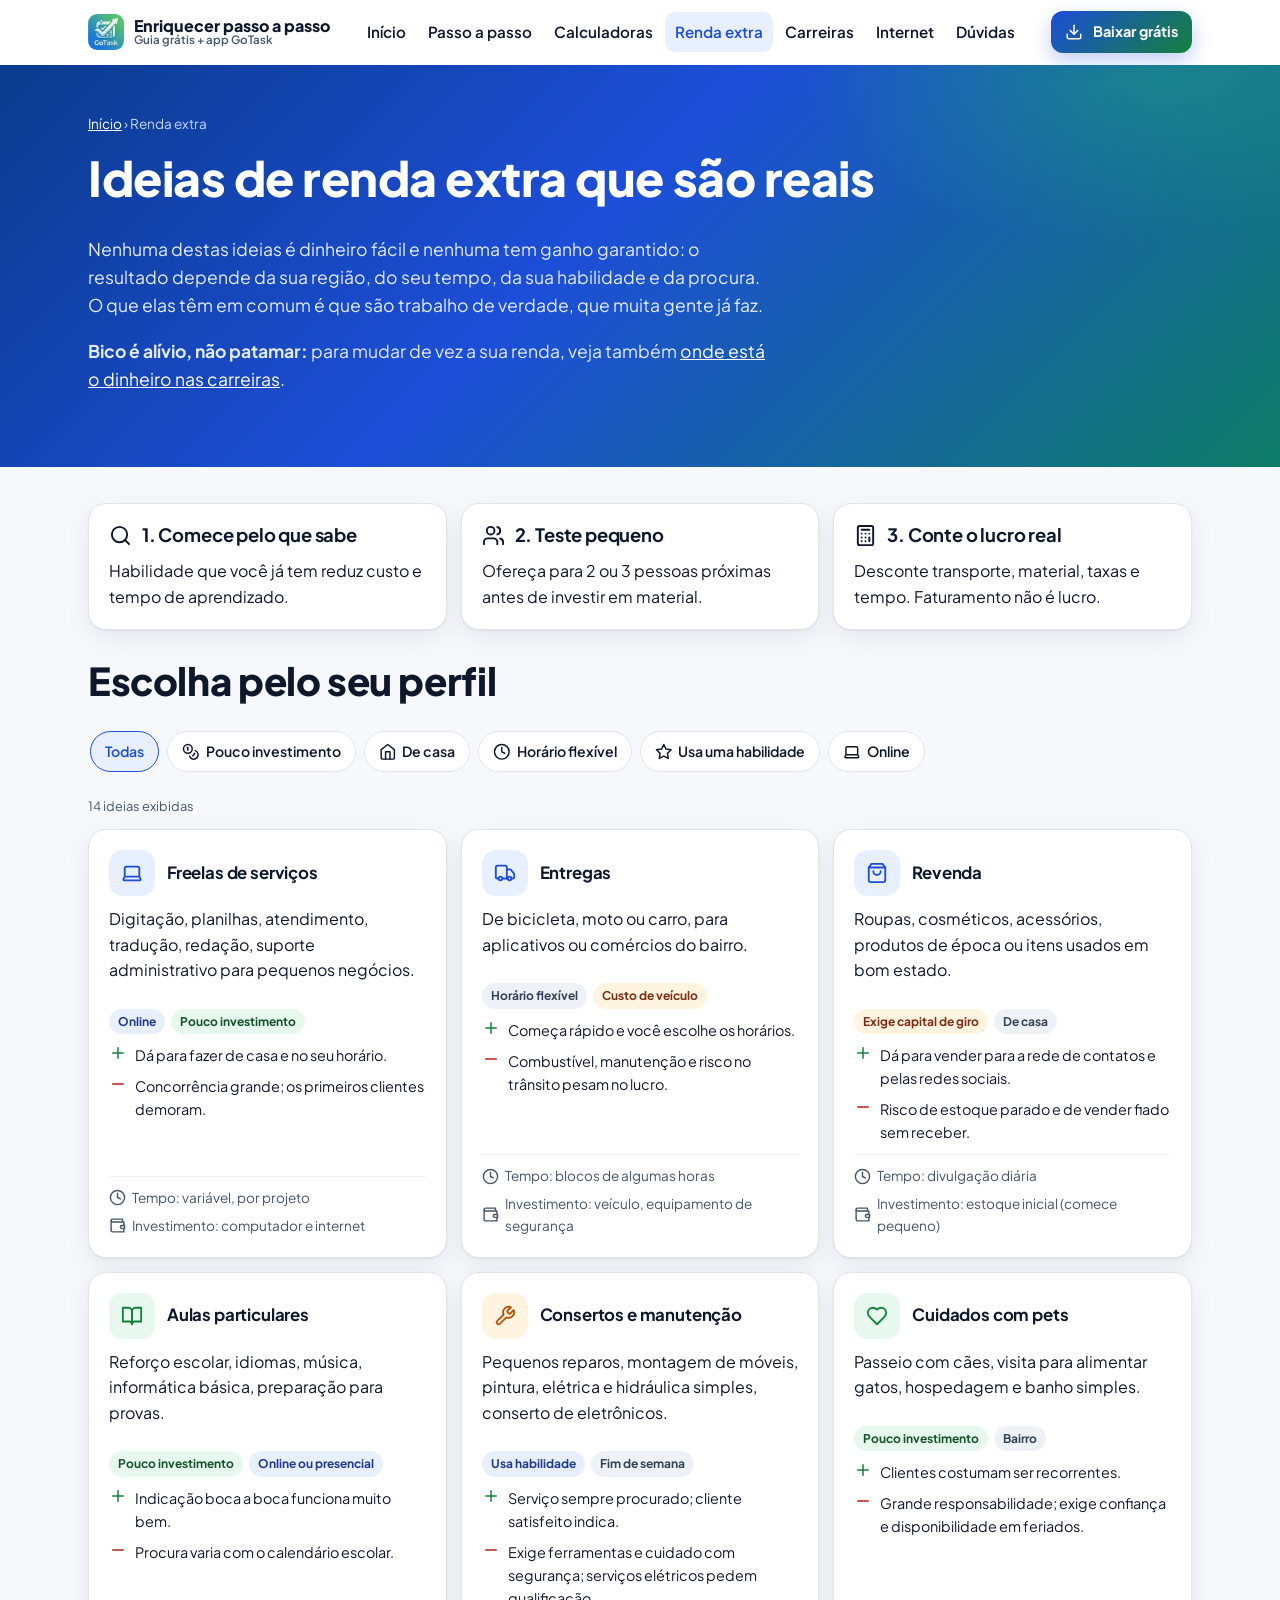
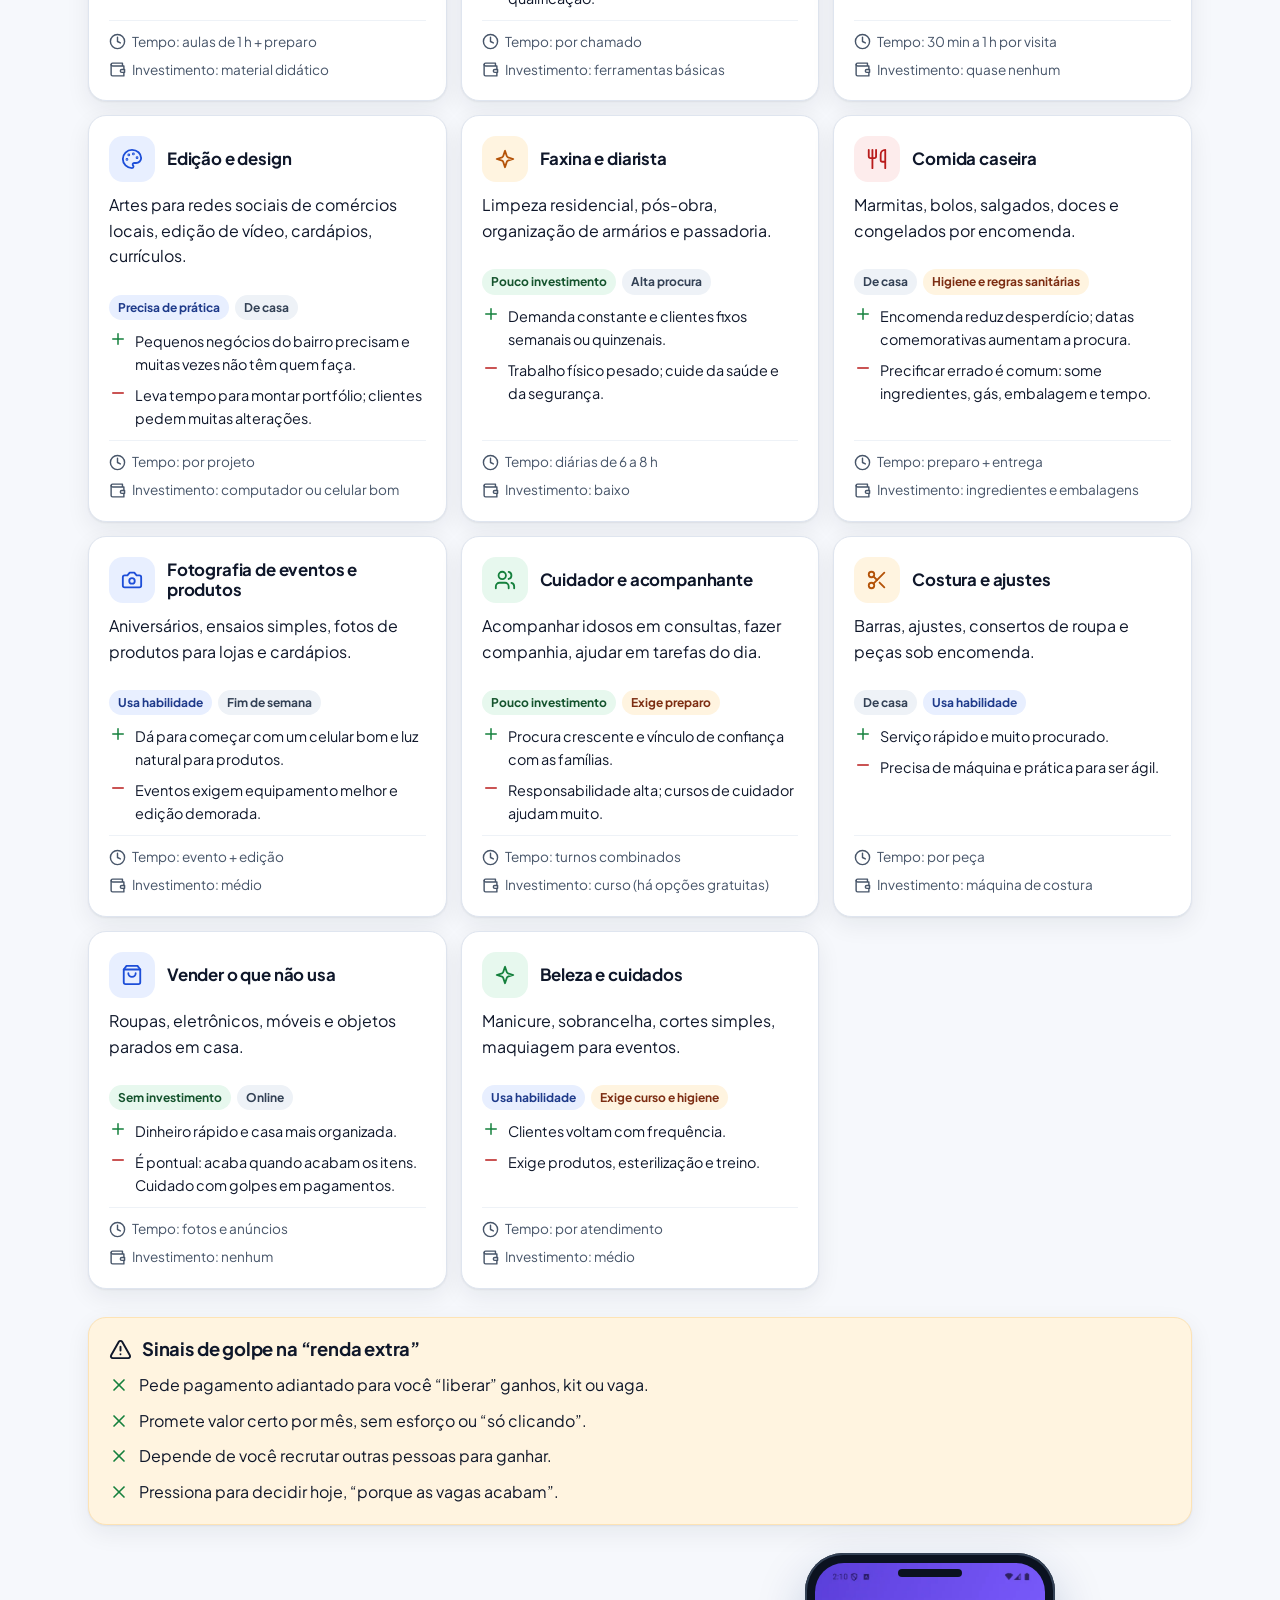
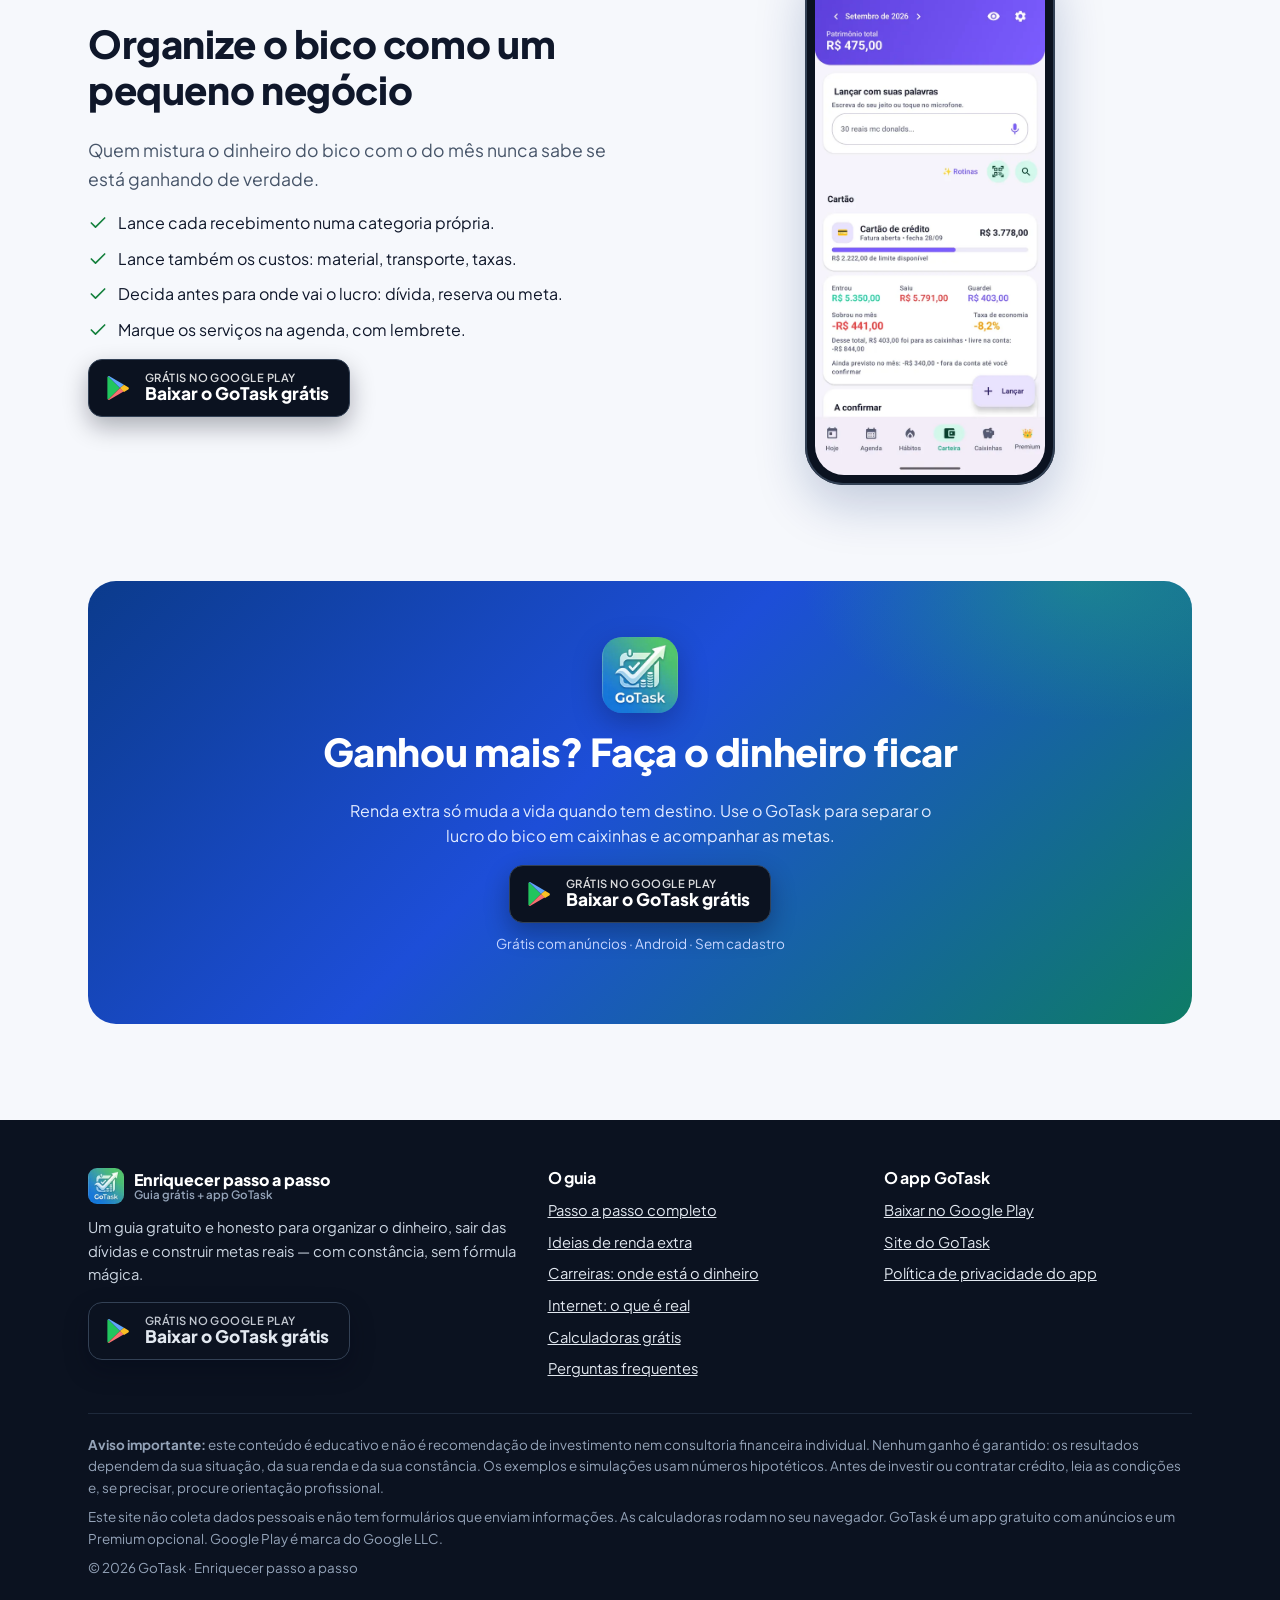
==== commit 4ea2f609: "Nova página internet.html: ganhar dinheiro na internet, o que é real - Por que a internet escala, ca" ====
--- a/bicos.html
+++ b/bicos.html
@@ -3,7 +3,10 @@
 <head>
 <meta charset="utf-8">
 <meta name="viewport" content="width=device-width, initial-scale=1, viewport-fit=cover">
-<!-- GOOGLE_ADS_TAG -->
+<!-- Google tag (gtag.js) - Google Ads -->
+<script async src="https://www.googletagmanager.com/gtag/js?id=AW-18362638900"></script>
+<script>window.dataLayer=window.dataLayer||[];function gtag(){dataLayer.push(arguments);}gtag('js',new Date());gtag('config','AW-18362638900');</script>
+<script async src="https://pagead2.googlesyndication.com/pagead/js/adsbygoogle.js?client=ca-pub-5714308302272602" crossorigin="anonymous"></script>
 <meta name="theme-color" content="#0b3b8c">
 <meta name="robots" content="index, follow">
 <link rel="icon" href="img/favicon-48.png" sizes="48x48" type="image/png">
@@ -46,14 +49,14 @@
 <header class="topo">
   <div class="wrap">
     <a class="marca" href="index.html"><img src="img/gotask-96.webp" width="36" height="36" alt=""><span>Enriquecer passo a passo<small>Guia grátis + app GoTask</small></span></a>
-    <nav class="menu" aria-label="Principal"><a href="index.html">Início</a><a href="passo-a-passo.html">Passo a passo</a><a href="index.html#ferramentas">Calculadoras</a><a href="bicos.html" aria-current="page">Renda extra</a><a href="carreiras.html">Carreiras</a><a href="index.html#duvidas">Dúvidas</a></nav>
+    <nav class="menu" aria-label="Principal"><a href="index.html">Início</a><a href="passo-a-passo.html">Passo a passo</a><a href="index.html#ferramentas">Calculadoras</a><a href="bicos.html" aria-current="page">Renda extra</a><a href="carreiras.html">Carreiras</a><a href="internet.html">Internet</a><a href="index.html#duvidas">Dúvidas</a></nav>
     <div class="topo-acoes">
       <a class="btn btn-primario btn-peq btn-topo" href="https://play.google.com/store/apps/details?id=com.lhapps.gotask" data-origem="topo" rel="noopener"><i data-i="download"></i>Baixar grátis</a>
       <button class="btn-menu" type="button" aria-expanded="false" aria-controls="gaveta" aria-label="Abrir menu"><i data-i="menu"></i></button>
     </div>
   </div>
 </header>
-<nav class="gaveta" id="gaveta" aria-label="Menu do celular"><a href="index.html"><i data-i="home"></i>Início</a><a href="passo-a-passo.html"><i data-i="list"></i>Passo a passo</a><a href="index.html#ferramentas"><i data-i="calculator"></i>Calculadoras</a><a href="bicos.html" aria-current="page"><i data-i="coins"></i>Renda extra</a><a href="carreiras.html"><i data-i="cap"></i>Carreiras</a><a href="index.html#duvidas"><i data-i="message"></i>Dúvidas</a><a class="btn btn-primario " href="https://play.google.com/store/apps/details?id=com.lhapps.gotask" data-origem="menu_celular" rel="noopener"><i data-i="download"></i>Baixar o GoTask grátis</a></nav>
+<nav class="gaveta" id="gaveta" aria-label="Menu do celular"><a href="index.html"><i data-i="home"></i>Início</a><a href="passo-a-passo.html"><i data-i="list"></i>Passo a passo</a><a href="index.html#ferramentas"><i data-i="calculator"></i>Calculadoras</a><a href="bicos.html" aria-current="page"><i data-i="coins"></i>Renda extra</a><a href="carreiras.html"><i data-i="cap"></i>Carreiras</a><a href="internet.html"><i data-i="globe"></i>Internet</a><a href="index.html#duvidas"><i data-i="message"></i>Dúvidas</a><a class="btn btn-primario " href="https://play.google.com/store/apps/details?id=com.lhapps.gotask" data-origem="menu_celular" rel="noopener"><i data-i="download"></i>Baixar o GoTask grátis</a></nav>
 
 <main id="conteudo">
 <section class="cab-pagina">
@@ -257,6 +260,7 @@
           <li><a href="passo-a-passo.html">Passo a passo completo</a></li>
           <li><a href="bicos.html">Ideias de renda extra</a></li>
           <li><a href="carreiras.html">Carreiras: onde está o dinheiro</a></li>
+          <li><a href="internet.html">Internet: o que é real</a></li>
           <li><a href="index.html#ferramentas">Calculadoras grátis</a></li>
           <li><a href="index.html#duvidas">Perguntas frequentes</a></li>
         </ul>
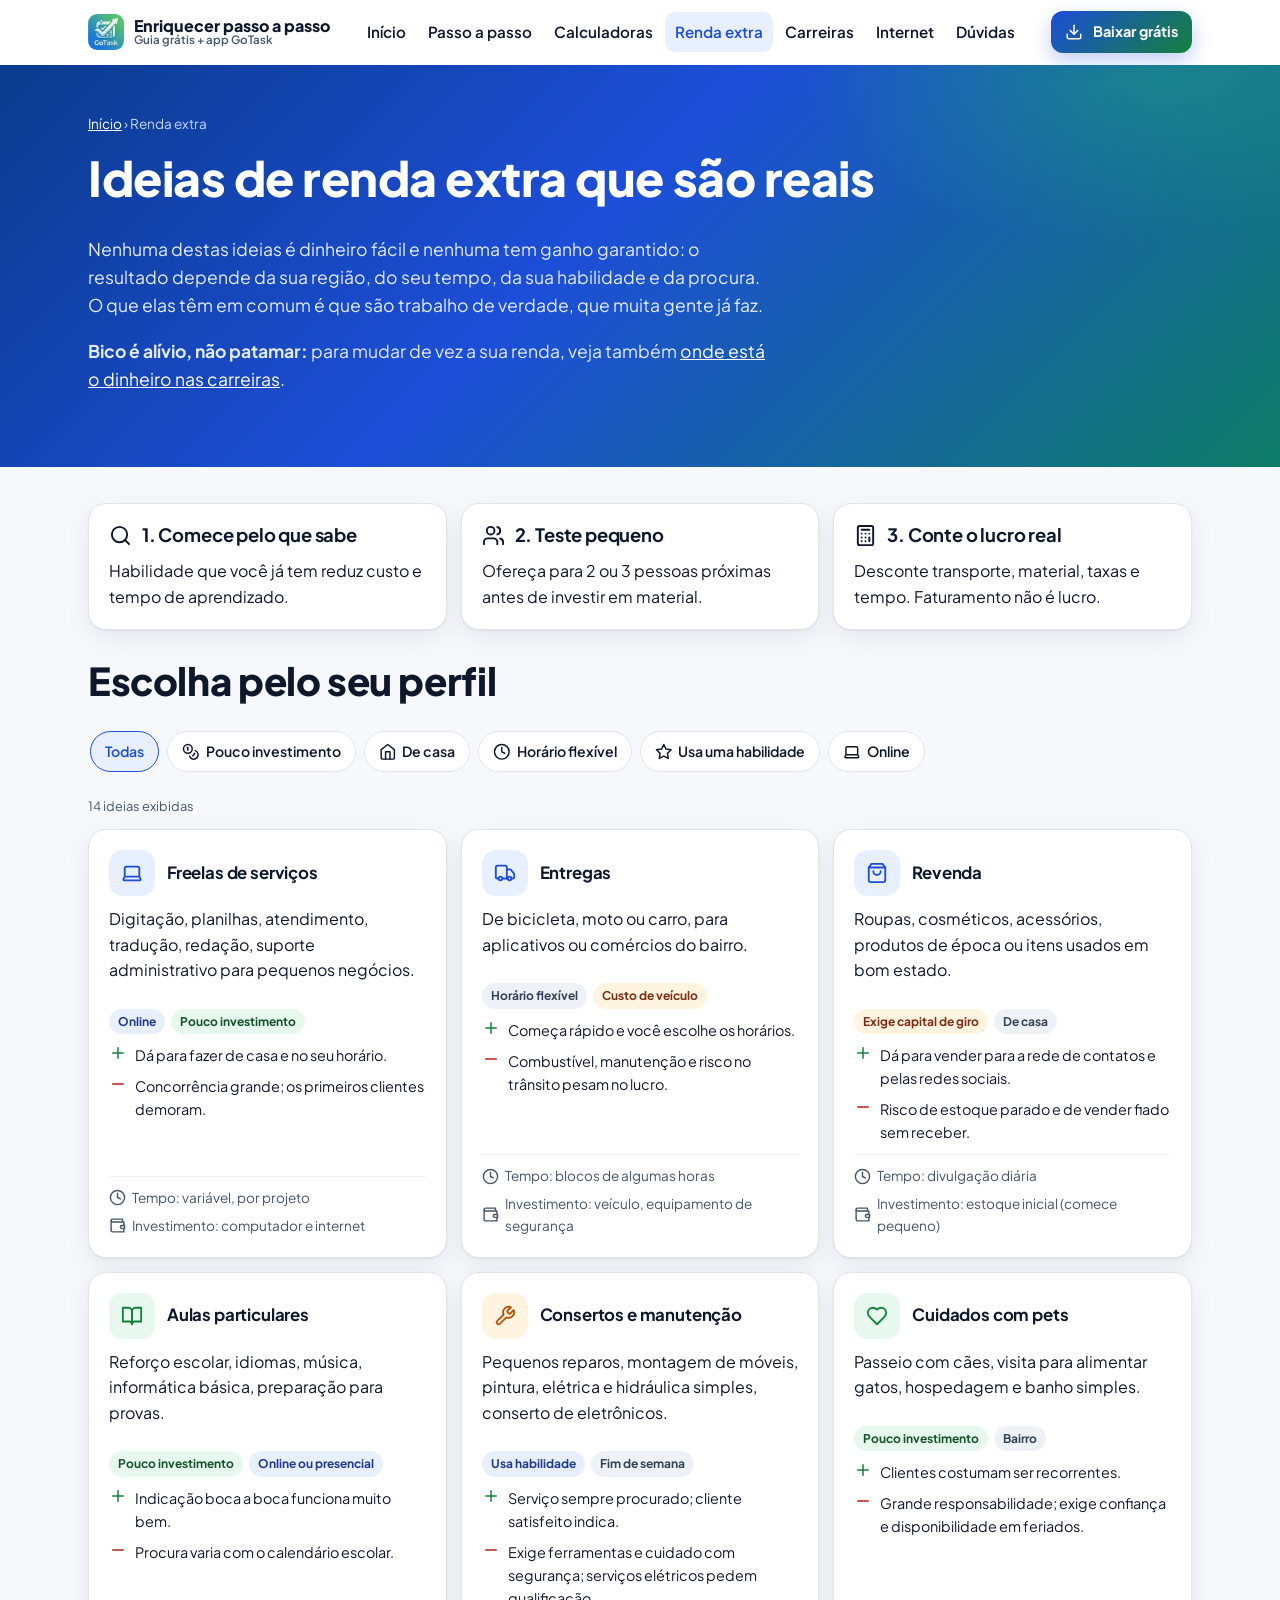
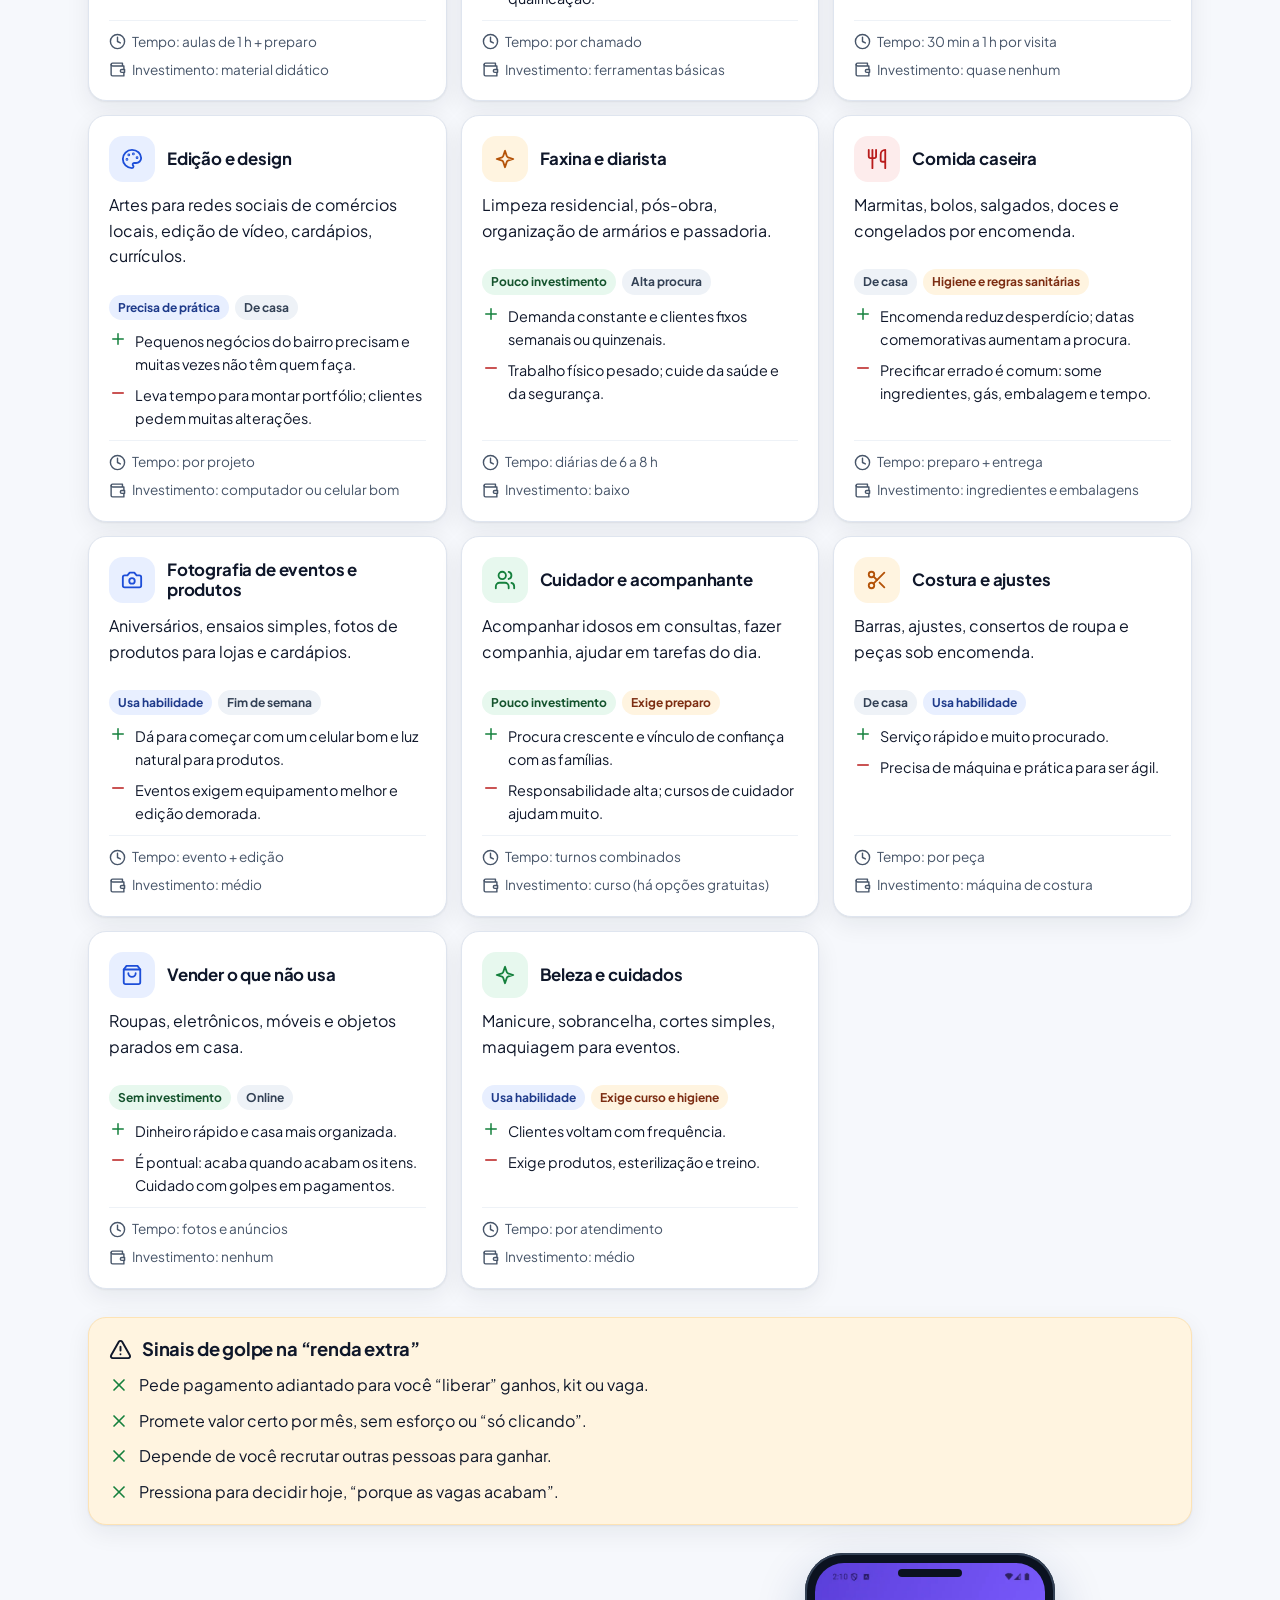
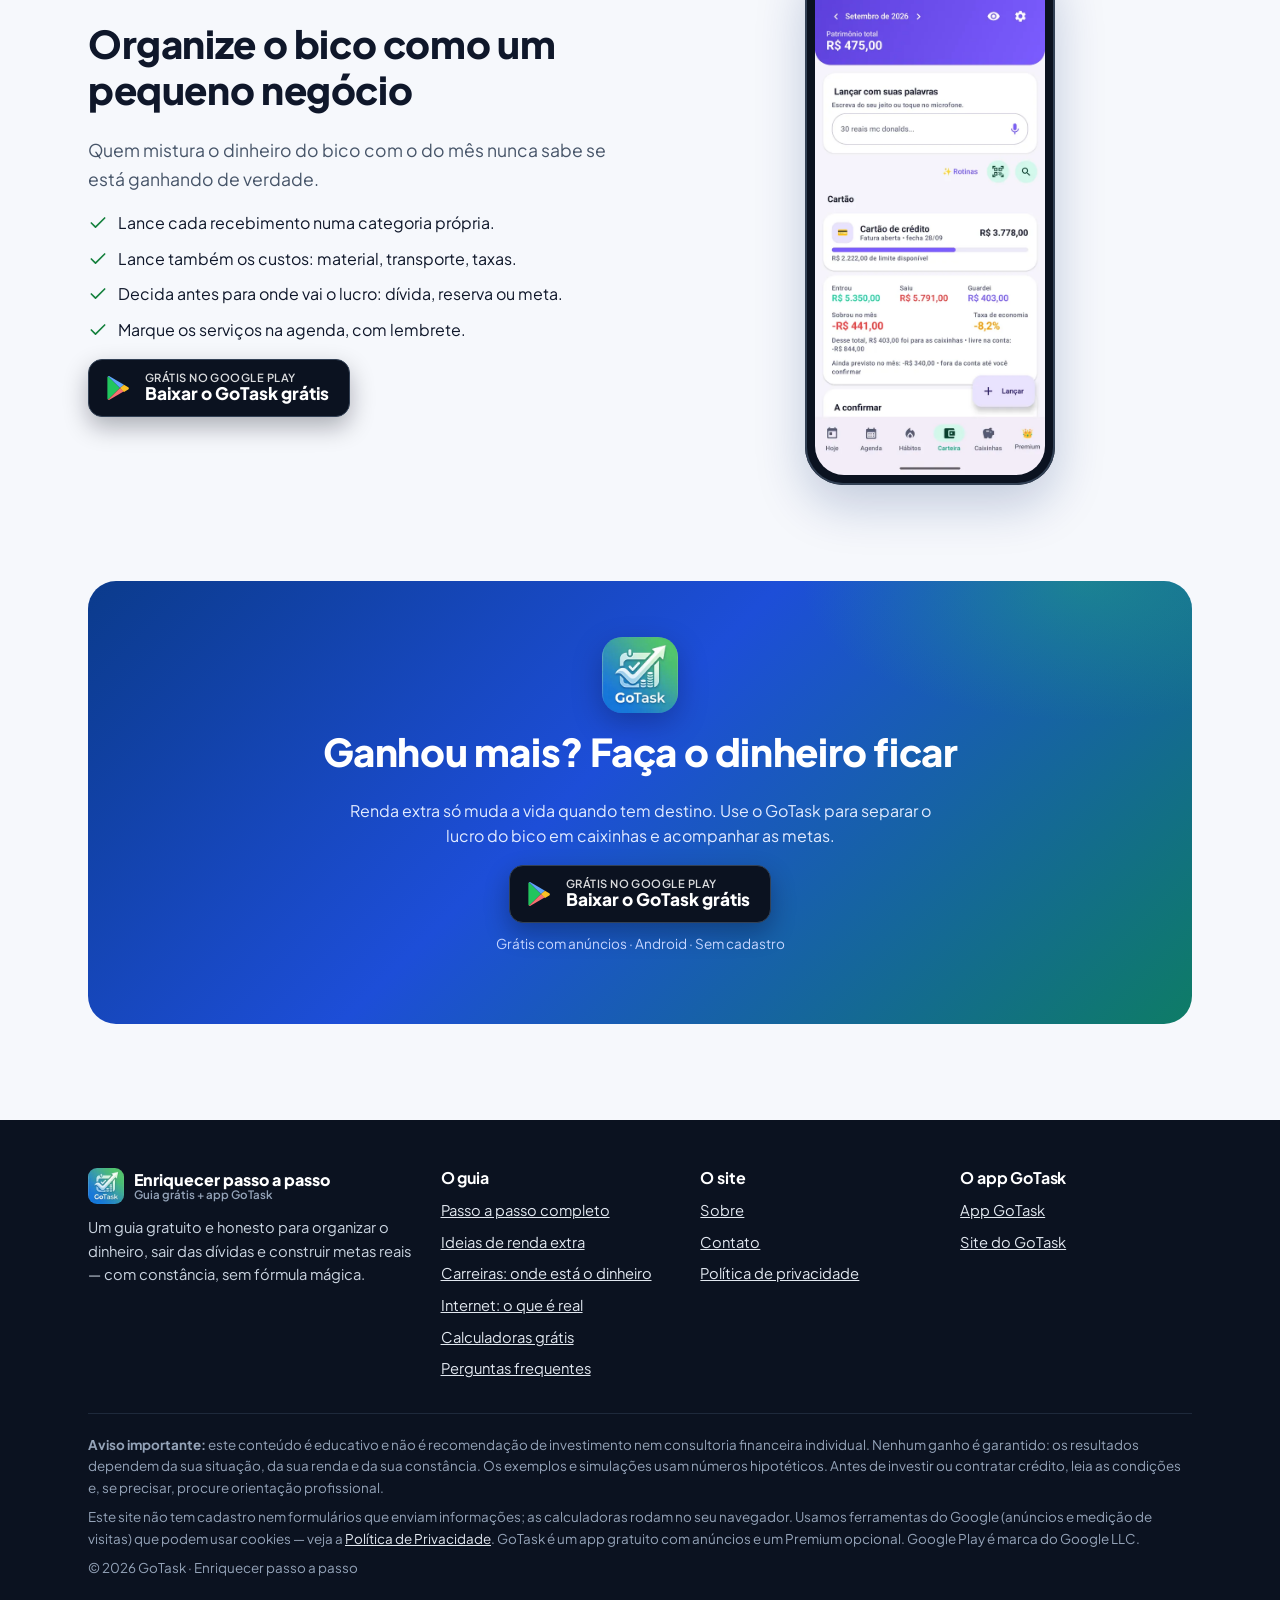
==== commit 122b2f6c: "Páginas Sobre/Contato/Privacidade, conversão confiável e menos botões de download - Novas páginas pr" ====
--- a/bicos.html
+++ b/bicos.html
@@ -51,12 +51,12 @@
     <a class="marca" href="index.html"><img src="img/gotask-96.webp" width="36" height="36" alt=""><span>Enriquecer passo a passo<small>Guia grátis + app GoTask</small></span></a>
     <nav class="menu" aria-label="Principal"><a href="index.html">Início</a><a href="passo-a-passo.html">Passo a passo</a><a href="index.html#ferramentas">Calculadoras</a><a href="bicos.html" aria-current="page">Renda extra</a><a href="carreiras.html">Carreiras</a><a href="internet.html">Internet</a><a href="index.html#duvidas">Dúvidas</a></nav>
     <div class="topo-acoes">
-      <a class="btn btn-primario btn-peq btn-topo" href="https://play.google.com/store/apps/details?id=com.lhapps.gotask" data-origem="topo" rel="noopener"><i data-i="download"></i>Baixar grátis</a>
+      <a class="btn btn-primario btn-peq btn-topo" href="https://play.google.com/store/apps/details?id=com.lhapps.gotask" data-origem="topo" target="_blank" rel="noopener"><i data-i="download"></i>Baixar grátis</a>
       <button class="btn-menu" type="button" aria-expanded="false" aria-controls="gaveta" aria-label="Abrir menu"><i data-i="menu"></i></button>
     </div>
   </div>
 </header>
-<nav class="gaveta" id="gaveta" aria-label="Menu do celular"><a href="index.html"><i data-i="home"></i>Início</a><a href="passo-a-passo.html"><i data-i="list"></i>Passo a passo</a><a href="index.html#ferramentas"><i data-i="calculator"></i>Calculadoras</a><a href="bicos.html" aria-current="page"><i data-i="coins"></i>Renda extra</a><a href="carreiras.html"><i data-i="cap"></i>Carreiras</a><a href="internet.html"><i data-i="globe"></i>Internet</a><a href="index.html#duvidas"><i data-i="message"></i>Dúvidas</a><a class="btn btn-primario " href="https://play.google.com/store/apps/details?id=com.lhapps.gotask" data-origem="menu_celular" rel="noopener"><i data-i="download"></i>Baixar o GoTask grátis</a></nav>
+<nav class="gaveta" id="gaveta" aria-label="Menu do celular"><a href="index.html"><i data-i="home"></i>Início</a><a href="passo-a-passo.html"><i data-i="list"></i>Passo a passo</a><a href="index.html#ferramentas"><i data-i="calculator"></i>Calculadoras</a><a href="bicos.html" aria-current="page"><i data-i="coins"></i>Renda extra</a><a href="carreiras.html"><i data-i="cap"></i>Carreiras</a><a href="internet.html"><i data-i="globe"></i>Internet</a><a href="index.html#duvidas"><i data-i="message"></i>Dúvidas</a><a href="https://play.google.com/store/apps/details?id=com.lhapps.gotask" data-utm="menu_celular" target="_blank" rel="noopener"><i data-i="phone"></i>App GoTask</a></nav>
 
 <main id="conteudo">
 <section class="cab-pagina">
@@ -222,7 +222,7 @@
           <li><i data-i="check"></i><span>Decida antes para onde vai o lucro: dívida, reserva ou meta.</span></li>
           <li><i data-i="check"></i><span>Marque os serviços na agenda, com lembrete.</span></li>
         </ul>
-        <a class="btn-play" href="https://play.google.com/store/apps/details?id=com.lhapps.gotask" data-origem="bicos" rel="noopener"><svg viewBox="0 0 24 24" aria-hidden="true" focusable="false"><path fill="#22c55e" d="M4 2.6 13.6 12 4 21.4c-.3-.2-.5-.6-.5-1V3.6c0-.4.2-.8.5-1z"/><path fill="#60a5fa" d="M4 2.6c.3-.2.8-.2 1.2 0l11.6 6.8-3.2 2.6z"/><path fill="#f87171" d="m13.6 12 3.2 2.6-11.6 6.8c-.4.2-.9.2-1.2 0z"/><path fill="#fbbf24" d="m16.8 9.4 3.4 2c.7.4.7 1.4 0 1.8l-3.4 2L13.6 12z"/></svg><span><small>Grátis no Google Play</small><strong>Baixar o GoTask grátis</strong></span></a>
+        <a class="btn-play" href="https://play.google.com/store/apps/details?id=com.lhapps.gotask" data-origem="bicos" target="_blank" rel="noopener"><svg viewBox="0 0 24 24" aria-hidden="true" focusable="false"><path fill="#22c55e" d="M4 2.6 13.6 12 4 21.4c-.3-.2-.5-.6-.5-1V3.6c0-.4.2-.8.5-1z"/><path fill="#60a5fa" d="M4 2.6c.3-.2.8-.2 1.2 0l11.6 6.8-3.2 2.6z"/><path fill="#f87171" d="m13.6 12 3.2 2.6-11.6 6.8c-.4.2-.9.2-1.2 0z"/><path fill="#fbbf24" d="m16.8 9.4 3.4 2c.7.4.7 1.4 0 1.8l-3.4 2L13.6 12z"/></svg><span><small>Grátis no Google Play</small><strong>Baixar o GoTask grátis</strong></span></a>
       </div>
       <div class="revela d1"><div class="celular" style="width:250px;margin:0 auto"><img src="img/app-carteira.webp" width="540" height="1200" loading="lazy" decoding="async" alt="Tela Carteira do GoTask com entradas, saídas e cartão de crédito"></div></div>
     </div>
@@ -235,24 +235,18 @@
       <img class="icone-app" src="img/gotask-192.webp" width="76" height="76" alt="Ícone do app GoTask" loading="lazy">
       <h2>Ganhou mais? Faça o dinheiro ficar</h2>
       <p>Renda extra só muda a vida quando tem destino. Use o GoTask para separar o lucro do bico em caixinhas e acompanhar as metas.</p>
-      <div class="cta-linha"><a class="btn-play" href="https://play.google.com/store/apps/details?id=com.lhapps.gotask" data-origem="bicos_final" rel="noopener"><svg viewBox="0 0 24 24" aria-hidden="true" focusable="false"><path fill="#22c55e" d="M4 2.6 13.6 12 4 21.4c-.3-.2-.5-.6-.5-1V3.6c0-.4.2-.8.5-1z"/><path fill="#60a5fa" d="M4 2.6c.3-.2.8-.2 1.2 0l11.6 6.8-3.2 2.6z"/><path fill="#f87171" d="m13.6 12 3.2 2.6-11.6 6.8c-.4.2-.9.2-1.2 0z"/><path fill="#fbbf24" d="m16.8 9.4 3.4 2c.7.4.7 1.4 0 1.8l-3.4 2L13.6 12z"/></svg><span><small>Grátis no Google Play</small><strong>Baixar o GoTask grátis</strong></span></a></div>
+      <div class="cta-linha"><a class="btn-play" href="https://play.google.com/store/apps/details?id=com.lhapps.gotask" data-origem="bicos_final" target="_blank" rel="noopener"><svg viewBox="0 0 24 24" aria-hidden="true" focusable="false"><path fill="#22c55e" d="M4 2.6 13.6 12 4 21.4c-.3-.2-.5-.6-.5-1V3.6c0-.4.2-.8.5-1z"/><path fill="#60a5fa" d="M4 2.6c.3-.2.8-.2 1.2 0l11.6 6.8-3.2 2.6z"/><path fill="#f87171" d="m13.6 12 3.2 2.6-11.6 6.8c-.4.2-.9.2-1.2 0z"/><path fill="#fbbf24" d="m16.8 9.4 3.4 2c.7.4.7 1.4 0 1.8l-3.4 2L13.6 12z"/></svg><span><small>Grátis no Google Play</small><strong>Baixar o GoTask grátis</strong></span></a></div>
       <p class="cta-nota" style="color:#c7d6ff">Grátis com anúncios · Android · Sem cadastro</p>
     </div>
   </div>
 </section>
 </main>
-<div class="cta-fixo" aria-hidden="false">
-  <img src="img/gotask-96.webp" width="40" height="40" alt="">
-  <div class="txt"><b>GoTask: Controle Financeiro</b><span>Grátis para Android</span></div>
-  <a class="btn btn-primario " href="https://play.google.com/store/apps/details?id=com.lhapps.gotask" data-origem="barra_fixa" rel="noopener"><i data-i="download"></i>Baixar</a>
-</div>
 <footer class="rodape">
   <div class="wrap">
     <div class="rodape-grade">
       <div>
         <a class="marca" href="index.html"><img src="img/gotask-96.webp" width="36" height="36" alt=""><span>Enriquecer passo a passo<small>Guia grátis + app GoTask</small></span></a>
         <p>Um guia gratuito e honesto para organizar o dinheiro, sair das dívidas e construir metas reais — com constância, sem fórmula mágica.</p>
-        <a class="btn-play" href="https://play.google.com/store/apps/details?id=com.lhapps.gotask" data-origem="rodape" rel="noopener"><svg viewBox="0 0 24 24" aria-hidden="true" focusable="false"><path fill="#22c55e" d="M4 2.6 13.6 12 4 21.4c-.3-.2-.5-.6-.5-1V3.6c0-.4.2-.8.5-1z"/><path fill="#60a5fa" d="M4 2.6c.3-.2.8-.2 1.2 0l11.6 6.8-3.2 2.6z"/><path fill="#f87171" d="m13.6 12 3.2 2.6-11.6 6.8c-.4.2-.9.2-1.2 0z"/><path fill="#fbbf24" d="m16.8 9.4 3.4 2c.7.4.7 1.4 0 1.8l-3.4 2L13.6 12z"/></svg><span><small>Grátis no Google Play</small><strong>Baixar o GoTask grátis</strong></span></a>
       </div>
       <div>
         <h4>O guia</h4>
@@ -266,17 +260,24 @@
         </ul>
       </div>
       <div>
+        <h4>O site</h4>
+        <ul>
+          <li><a href="sobre.html">Sobre</a></li>
+          <li><a href="contato.html">Contato</a></li>
+          <li><a href="privacidade.html">Política de privacidade</a></li>
+        </ul>
+      </div>
+      <div>
         <h4>O app GoTask</h4>
         <ul>
-          <li><a href="https://play.google.com/store/apps/details?id=com.lhapps.gotask" data-origem="rodape_link" rel="noopener">Baixar no Google Play</a></li>
+          <li><a href="https://play.google.com/store/apps/details?id=com.lhapps.gotask" data-utm="rodape" target="_blank" rel="noopener">App GoTask</a></li>
           <li><a href="https://leonardo179.github.io/gotask/">Site do GoTask</a></li>
-          <li><a href="https://leonardo179.github.io/gotask/privacidade.html">Política de privacidade do app</a></li>
         </ul>
       </div>
     </div>
     <div class="aviso-legal">
       <p><strong>Aviso importante:</strong> este conteúdo é educativo e não é recomendação de investimento nem consultoria financeira individual. Nenhum ganho é garantido: os resultados dependem da sua situação, da sua renda e da sua constância. Os exemplos e simulações usam números hipotéticos. Antes de investir ou contratar crédito, leia as condições e, se precisar, procure orientação profissional.</p>
-      <p>Este site não coleta dados pessoais e não tem formulários que enviam informações. As calculadoras rodam no seu navegador. GoTask é um app gratuito com anúncios e um Premium opcional. Google Play é marca do Google LLC.</p>
+      <p>Este site não tem cadastro nem formulários que enviam informações; as calculadoras rodam no seu navegador. Usamos ferramentas do Google (anúncios e medição de visitas) que podem usar cookies — veja a <a href="privacidade.html">Política de Privacidade</a>. GoTask é um app gratuito com anúncios e um Premium opcional. Google Play é marca do Google LLC.</p>
       <p>© <span data-ano>2026</span> GoTask · Enriquecer passo a passo</p>
     </div>
   </div>
--- a/css/estilo.css
+++ b/css/estilo.css
@@ -387,12 +387,12 @@
 @media (min-width: 1100px) { .cta-fixo { display: none; } }
 
 /* rodapé */
-.rodape { background: #0b1220; color: #cbd5e1; padding: 48px 0 calc(90px + env(safe-area-inset-bottom)); font-size: .92rem; }
-@media (min-width: 1100px) { .rodape { padding-bottom: 40px; } }
+.rodape { background: #0b1220; color: #cbd5e1; padding: 48px 0 calc(40px + env(safe-area-inset-bottom)); font-size: .92rem; }
 .rodape a { color: #e2e8f0; }
 .rodape a:hover { color: #fff; }
 .rodape-grade { display: grid; gap: 28px; }
-@media (min-width: 820px) { .rodape-grade { grid-template-columns: 1.4fr 1fr 1fr; } }
+@media (min-width: 640px) { .rodape-grade { grid-template-columns: 1fr 1fr; } }
+@media (min-width: 960px) { .rodape-grade { grid-template-columns: 1.4fr 1fr 1fr 1fr; } }
 .rodape h4 { color: #fff; font-size: 1rem; margin-bottom: 12px; }
 .rodape ul { list-style: none; padding: 0; margin: 0; display: grid; gap: 8px; }
 .rodape .marca { color: #fff; margin-bottom: 12px; }
@@ -504,3 +504,13 @@
 .ficha-curta b { color: var(--texto); }
 .carreira .bico-topo { display: flex; gap: 12px; align-items: center; }
 .filtros[data-filtros] { position: sticky; top: 64px; z-index: 40; background: rgba(246, 248, 252, .96); backdrop-filter: blur(6px); -webkit-backdrop-filter: blur(6px); margin-left: -4px; margin-right: -4px; padding-left: 6px; padding-right: 6px; }
+
+/* páginas institucionais (sobre, contato, privacidade) */
+.texto-legal { max-width: 780px; }
+.texto-legal h2 { font-size: clamp(1.3rem, 4vw, 1.6rem); margin: 1.8em 0 .5em; }
+.texto-legal h2:first-child { margin-top: 0; }
+.texto-legal p, .texto-legal li { color: var(--texto-2); }
+.texto-legal ul { padding-left: 1.2em; margin: 0 0 1em; }
+.texto-legal li { margin-bottom: .4em; }
+.texto-legal blockquote { margin: 1em 0; padding: 14px 16px; border-left: 4px solid var(--azul); background: #f1f5ff; border-radius: 0 12px 12px 0; color: var(--texto); }
+.texto-legal a { overflow-wrap: anywhere; }
